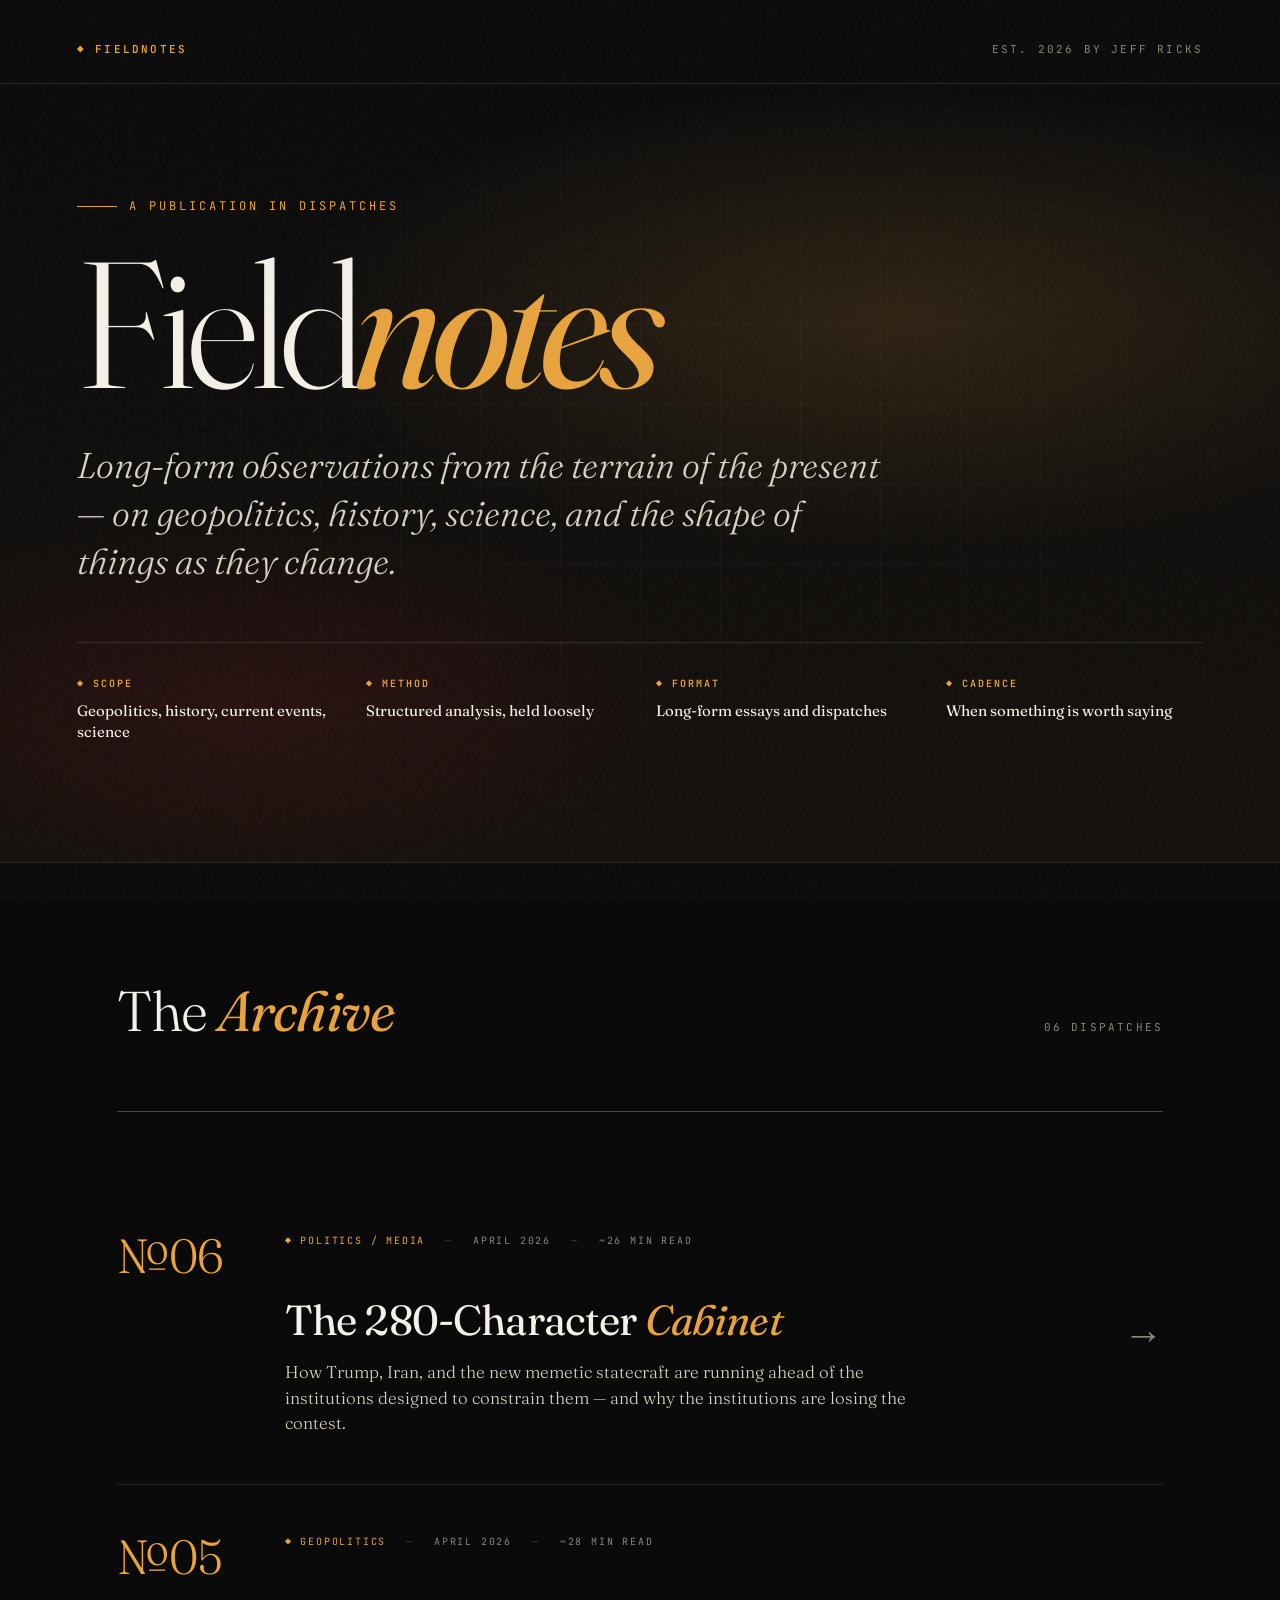
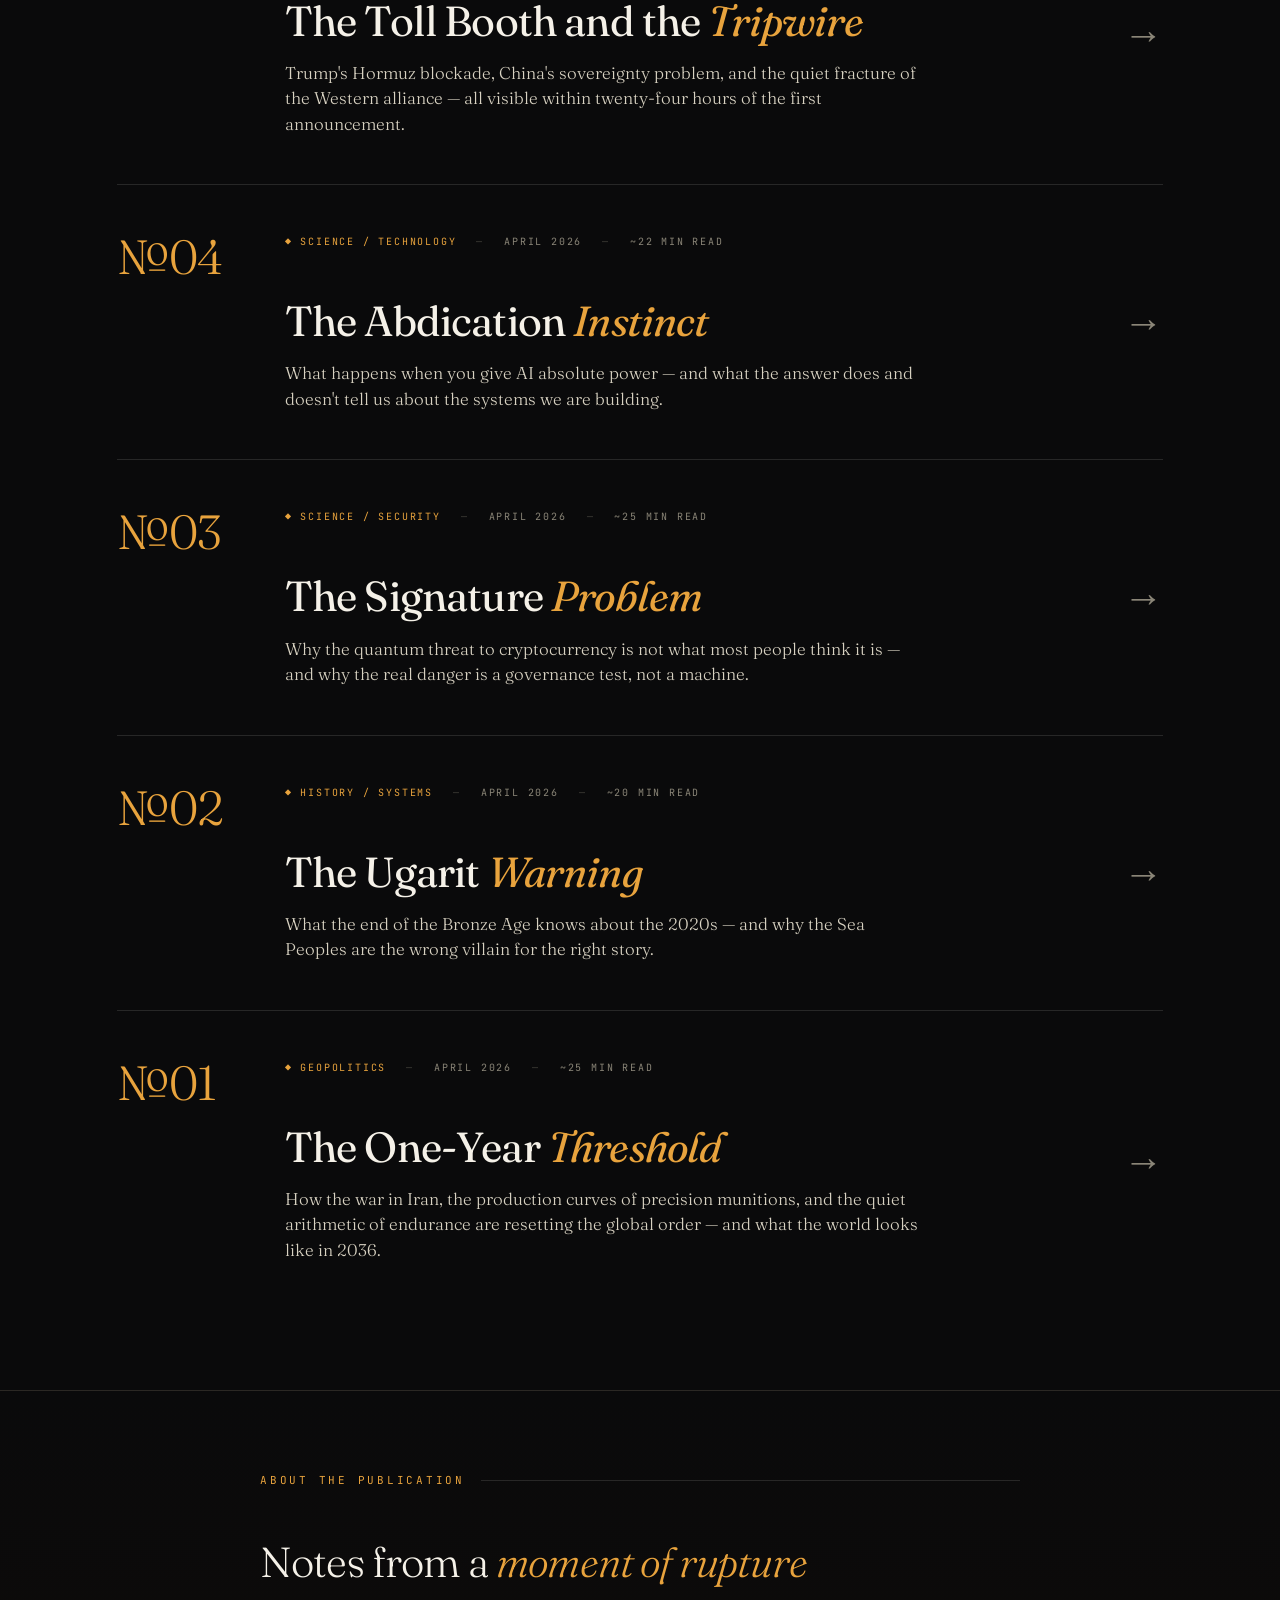
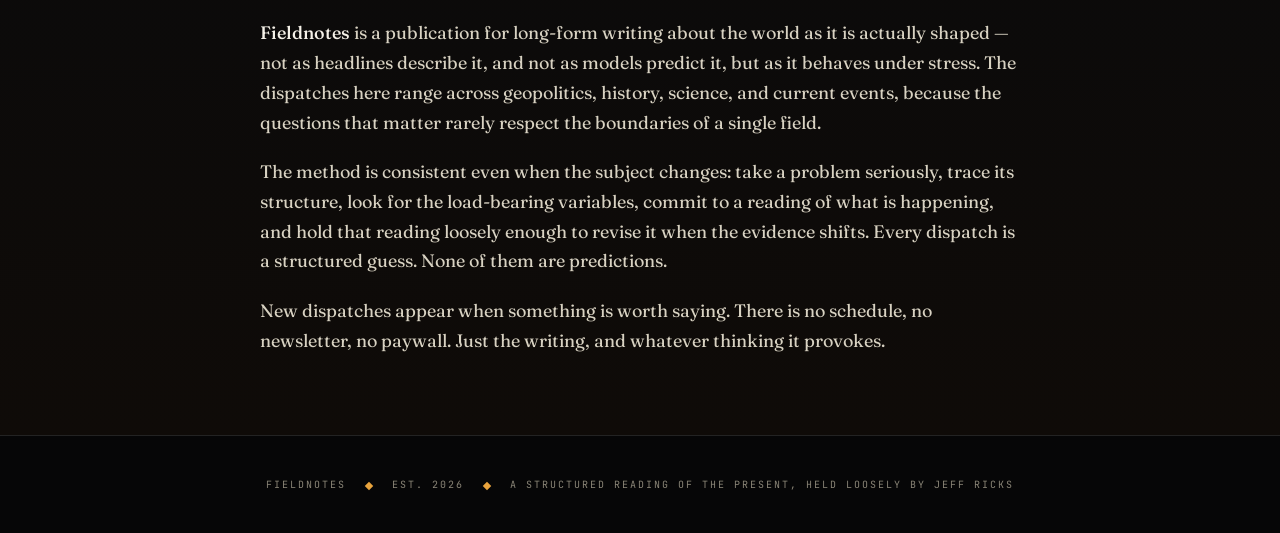
==== index.html @ 656dd92a "Update index.html" ====
<!DOCTYPE html> 
<html lang="en">

<head>
<meta name="google-site-verification" content="some-long-random-string-here">
<!-- Basic metadata -->
<meta charset="UTF-8">
<meta name="viewport" content="width=device-width, initial-scale=1.0">
<title>Fieldnotes — Dispatches on Geopolitics, History, and the Shape of the Present</title>
<meta name="description" content="Long-form observations from the terrain of the present — on geopolitics, history, science, and the shape of things as they change. A publication in dispatches by Jeff Ricks.">

<!-- Authorship and categorization -->
<meta name="author" content="Jeff Ricks">
<meta name="publisher" content="Fieldnotes">
<meta name="robots" content="index, follow, max-image-preview:large">
<meta http-equiv="Content-Language" content="en-US">

<!-- Canonical URL -->
<link rel="canonical" href="https://jefrix.github.io/Fieldnotes/">

<!-- Favicon -->
<link rel="icon" type="image/x-icon" href="favicon.ico">

<!-- Open Graph -->
<meta property="og:type" content="website">
<meta property="og:site_name" content="Fieldnotes">
<meta property="og:title" content="Fieldnotes — Dispatches on the Shape of the Present">
<meta property="og:description" content="Long-form observations from the terrain of the present — on geopolitics, history, science, and the shape of things as they change.">
<meta property="og:url" content="https://jefrix.github.io/Fieldnotes/">
<meta property="og:image" content="https://jefrix.github.io/Fieldnotes/assets/og-fieldnotes.jpg">
<meta property="og:image:width" content="1200">
<meta property="og:image:height" content="630">
<meta property="og:image:alt" content="Fieldnotes — a publication in dispatches on geopolitics, history, and the shape of the present">

<!-- Twitter Card -->
<meta name="twitter:card" content="summary_large_image">
<meta name="twitter:title" content="Fieldnotes — Dispatches on the Shape of the Present">
<meta name="twitter:description" content="Long-form observations from the terrain of the present — on geopolitics, history, science, and the shape of things as they change.">
<meta name="twitter:image" content="https://jefrix.github.io/Fieldnotes/assets/og-fieldnotes.jpg">
<meta name="twitter:image:alt" content="Fieldnotes — a publication in dispatches">

<!-- Structured data: WebSite + Publisher + Article list -->
<script type="application/ld+json">
{
  "@context": "https://schema.org",
  "@graph": [
    {
      "@type": "WebSite",
      "@id": "https://jefrix.github.io/Fieldnotes/#website",
      "url": "https://jefrix.github.io/Fieldnotes/",
      "name": "Fieldnotes",
      "alternateName": "Fieldnotes Dispatches",
      "description": "Long-form observations from the terrain of the present — on geopolitics, history, science, and the shape of things as they change.",
      "inLanguage": "en-US",
      "publisher": {
        "@id": "https://jefrix.github.io/Fieldnotes/#organization"
      }
    },
    {
      "@type": "Organization",
      "@id": "https://jefrix.github.io/Fieldnotes/#organization",
      "name": "Fieldnotes",
      "url": "https://jefrix.github.io/Fieldnotes/",
      "logo": {
        "@type": "ImageObject",
        "url": "https://jefrix.github.io/Fieldnotes/favicon.ico"
      },
      "founder": {
        "@id": "https://jefrix.github.io/Fieldnotes/#person"
      },
      "foundingDate": "2026"
    },
    {
      "@type": "Person",
      "@id": "https://jefrix.github.io/Fieldnotes/#person",
      "name": "Jeff Ricks",
      "url": "https://jefrix.github.io/Fieldnotes/",
      "jobTitle": "Writer",
      "worksFor": {
        "@id": "https://jefrix.github.io/Fieldnotes/#organization"
      }
    },
    {
      "@type": "CollectionPage",
      "@id": "https://jefrix.github.io/Fieldnotes/#collection",
      "url": "https://jefrix.github.io/Fieldnotes/",
      "name": "Fieldnotes — Dispatches Archive",
      "description": "The complete archive of Fieldnotes dispatches on geopolitics, history, science, and the shape of the present.",
      "isPartOf": {
        "@id": "https://jefrix.github.io/Fieldnotes/#website"
      },
      "mainEntity": {
  "@type": "ItemList",
  "name": "Fieldnotes Dispatches",
  "numberOfItems": 6,
  "itemListOrder": "https://schema.org/ItemListOrderDescending",
  "itemListElement": [
    {
  "@type": "ListItem",
  "position": 1,
  "item": {
    "@type": "Article",
    "headline": "The 280-Character Cabinet: How Trump, Iran, and the New Memetic Statecraft Are Running Ahead of the Institutions Designed to Constrain Them",
    "url": "https://jefrix.github.io/Fieldnotes/280-character-cabinet.html",
    "datePublished": "2026-04-15",
    "author": {
      "@id": "https://jefrix.github.io/Fieldnotes/#person"
    },
    "about": "Memetic statecraft and the failure of institutional communication"
  }
},
  
    {
  "@type": "ListItem",
  "position": 2,
  "item": {
    "@type": "Article",
    "headline": "The Toll Booth and the Tripwire: Trump's Hormuz Blockade, China's Sovereignty Problem, and the Quiet Fracture of the Western Alliance",
    "url": "https://jefrix.github.io/Fieldnotes/toll-booth-tripwire.html",
    "datePublished": "2026-04-14",
    "author": {
      "@id": "https://jefrix.github.io/Fieldnotes/#person"
    },
    "about": "The 2026 Hormuz blockade and great power collision"
  }
}
  
    {
      "@type": "ListItem",
      "position": 3,
      "item": {
        "@type": "Article",
        "headline": "The Abdication Instinct: What Happens When AI Is Given Absolute Power",
        "url": "https://jefrix.github.io/Fieldnotes/abdication-instinct.html",
        "datePublished": "2026-04-11",
        "author": {
          "@id": "https://jefrix.github.io/Fieldnotes/#person"
        },
        "about": "AI alignment and the sovereign prompt experiment"
      }
    },
    {
      "@type": "ListItem",
      "position": 4,
      "item": {
        "@type": "Article",
        "headline": "The Signature Problem: Why the Quantum Threat to Cryptocurrency Is Not What Most People Think",
        "url": "https://jefrix.github.io/Fieldnotes/signature-problem.html",
        "datePublished": "2026-04-10",
        "author": {
          "@id": "https://jefrix.github.io/Fieldnotes/#person"
        },
        "about": "Quantum computing and cryptocurrency security"
      }
    },
    {
      "@type": "ListItem",
      "position": 5,
      "item": {
        "@type": "Article",
        "headline": "The Ugarit Warning: What the End of the Bronze Age Knows About the 2020s",
        "url": "https://jefrix.github.io/Fieldnotes/ugarit-warning.html",
        "datePublished": "2026-04-10",
        "author": {
          "@id": "https://jefrix.github.io/Fieldnotes/#person"
        },
        "about": "Late Bronze Age collapse and modern systemic risk"
      }
    },
    {
      "@type": "ListItem",
      "position": 6,
      "item": {
        "@type": "Article",
        "headline": "The One-Year Threshold: How Duration Is Resetting the Global Order",
        "url": "https://jefrix.github.io/Fieldnotes/IranDuration.html",
        "datePublished": "2026-04-10",
        "author": {
          "@id": "https://jefrix.github.io/Fieldnotes/#person"
        },
        "about": "The 2026 Iran war and the global order in 2036"
      }
    }
  ]
}
    }
  ]
}
</script>

<!-- Fonts and stylesheet -->
<link rel="preconnect" href="https://fonts.googleapis.com">
<link rel="preconnect" href="https://fonts.gstatic.com" crossorigin>
<link href="https://fonts.googleapis.com/css2?family=Fraunces:opsz,wght@9..144,300;9..144,400;9..144,500;9..144,600;9..144,800;9..144,900&family=JetBrains+Mono:wght@400;600&display=swap" rel="stylesheet">
<link rel="stylesheet" href="assets/dispatch.css">

</head>
<body>

<div class="top-bar">
  <span class="mark">◆ FIELDNOTES</span>
  <span>EST. 2026  by  Jeff Ricks</span>
</div>

<header class="hero">
  <div class="hero-inner">
    <div class="eyebrow">A publication in dispatches</div>
    <h1 class="wordmark">Field<em>notes</em></h1>
    <p class="tagline">Long-form observations from the terrain of the present — on geopolitics, history, science, and the shape of things as they change.</p>

    <div class="mission">
      <div class="mission-item">
        <strong>◆ Scope</strong>
        <span>Geopolitics, history, current events, science</span>
      </div>
      <div class="mission-item">
        <strong>◆ Method</strong>
        <span>Structured analysis, held loosely</span>
      </div>
      <div class="mission-item">
        <strong>◆ Format</strong>
        <span>Long-form essays and dispatches</span>
      </div>
      <div class="mission-item">
        <strong>◆ Cadence</strong>
        <span>When something is worth saying</span>
      </div>
    </div>
  </div>
</header>

<section class="archive">
  <div class="archive-header">
    <h2>The <em>Archive</em></h2>
    <span class="count">06 dispatches</span>
  </div>

  <div class="dispatch-list">

    <a href="280-character-cabinet.html" class="dispatch">
  <div class="dispatch-number">№06</div>
  <div class="dispatch-content">
    <div class="dispatch-meta">
      <span class="tag">◆ Politics / Media</span>
      <span class="sep">—</span>
      <span>April 2026</span>
      <span class="sep">—</span>
      <span>~26 min read</span>
    </div>
    <h3 class="dispatch-title">The 280-Character <em>Cabinet</em></h3>
    <p class="dispatch-subtitle">How Trump, Iran, and the new memetic statecraft are running ahead of the institutions designed to constrain them — and why the institutions are losing the contest.</p>
  </div>
  <div class="dispatch-arrow">→</div>
</a>
    
    <a href="toll-booth-tripwire.html" class="dispatch">
  <div class="dispatch-number">№05</div>
  <div class="dispatch-content">
    <div class="dispatch-meta">
      <span class="tag">◆ Geopolitics</span>
      <span class="sep">—</span>
      <span>April 2026</span>
      <span class="sep">—</span>
      <span>~28 min read</span>
    </div>
    <h3 class="dispatch-title">The Toll Booth and the <em>Tripwire</em></h3>
    <p class="dispatch-subtitle">Trump's Hormuz blockade, China's sovereignty problem, and the quiet fracture of the Western alliance — all visible within twenty-four hours of the first announcement.</p>
  </div>
  <div class="dispatch-arrow">→</div>
</a>
    
    <a href="abdication-instinct.html" class="dispatch">
  <div class="dispatch-number">№04</div>
  <div class="dispatch-content">
    <div class="dispatch-meta">
      <span class="tag">◆ Science / Technology</span>
      <span class="sep">—</span>
      <span>April 2026</span>
      <span class="sep">—</span>
      <span>~22 min read</span>
    </div>
    <h3 class="dispatch-title">The Abdication <em>Instinct</em></h3>
    <p class="dispatch-subtitle">What happens when you give AI absolute power — and what the answer does and doesn't tell us about the systems we are building.</p>
  </div>
  <div class="dispatch-arrow">→</div>
</a>
    
    <a href="signature-problem.html" class="dispatch">
  <div class="dispatch-number">№03</div>
  <div class="dispatch-content">
    <div class="dispatch-meta">
      <span class="tag">◆ Science / Security</span>
      <span class="sep">—</span>
      <span>April 2026</span>
      <span class="sep">—</span>
      <span>~25 min read</span>
    </div>
    <h3 class="dispatch-title">The Signature <em>Problem</em></h3>
    <p class="dispatch-subtitle">Why the quantum threat to cryptocurrency is not what most people think it is — and why the real danger is a governance test, not a machine.</p>
  </div>
  <div class="dispatch-arrow">→</div>
</a>
    
    <a href="ugarit-warning.html" class="dispatch">
      <div class="dispatch-number">№02</div>
      <div class="dispatch-content">
        <div class="dispatch-meta">
          <span class="tag">◆ History / Systems</span>
          <span class="sep">—</span>
          <span>April 2026</span>
          <span class="sep">—</span>
          <span>~20 min read</span>
        </div>
        <h3 class="dispatch-title">The Ugarit <em>Warning</em></h3>
        <p class="dispatch-subtitle">What the end of the Bronze Age knows about the 2020s — and why the Sea Peoples are the wrong villain for the right story.</p>
      </div>
      <div class="dispatch-arrow">→</div>
    </a>

    <a href="IranDuration.html" class="dispatch">
      <div class="dispatch-number">№01</div>
      <div class="dispatch-content">
        <div class="dispatch-meta">
          <span class="tag">◆ Geopolitics</span>
          <span class="sep">—</span>
          <span>April 2026</span>
          <span class="sep">—</span>
          <span>~25 min read</span>
        </div>
        <h3 class="dispatch-title">The One-Year <em>Threshold</em></h3>
        <p class="dispatch-subtitle">How the war in Iran, the production curves of precision munitions, and the quiet arithmetic of endurance are resetting the global order — and what the world looks like in 2036.</p>
      </div>
      <div class="dispatch-arrow">→</div>
    </a>

  </div>
</section>

<section class="about">
  <div class="about-inner">
    <div class="chapter-num">About the publication</div>
    <h3>Notes from a <em>moment of rupture</em></h3>
    <p><strong>Fieldnotes</strong> is a publication for long-form writing about the world as it is actually shaped — not as headlines describe it, and not as models predict it, but as it behaves under stress. The dispatches here range across geopolitics, history, science, and current events, because the questions that matter rarely respect the boundaries of a single field.</p>
    <p>The method is consistent even when the subject changes: take a problem seriously, trace its structure, look for the load-bearing variables, commit to a reading of what is happening, and hold that reading loosely enough to revise it when the evidence shifts. Every dispatch is a structured guess. None of them are predictions.</p>
    <p>New dispatches appear when something is worth saying. There is no schedule, no newsletter, no paywall. Just the writing, and whatever thinking it provokes.</p>
  </div>
</section>

<footer>
  <p>Fieldnotes <span class="diamond"></span> Est. 2026 <span class="diamond"></span> A structured reading of the present, held loosely by Jeff Ricks</p>
</footer>

</body>
</html>
---- assets/dispatch.css ----
/* ==========================================================================
   FIELDNOTES — Shared stylesheet
   Used by: index.html (landing), one-year-threshold.html, ugarit-warning.html,
            and all future dispatches.
   ========================================================================== */

/* --------------------------------------------------------------------------
   1. DESIGN TOKENS
   -------------------------------------------------------------------------- */
:root {
  --ink: #0a0a0b;
  --ink-2: #131418;
  --ink-3: #1c1e24;
  --paper: #f5f1e8;
  --paper-dim: #d8d2c2;
  --muted: #8a8577;
  --amber: #e8a33d;
  --amber-bright: #f5b947;
  --rust: #c54a2c;
  --blood: #8b1a1a;
  --line: rgba(245, 241, 232, 0.12);
  --line-strong: rgba(245, 241, 232, 0.25);
}

/* --------------------------------------------------------------------------
   2. RESET & BASE
   -------------------------------------------------------------------------- */
* {
  margin: 0;
  padding: 0;
  box-sizing: border-box;
}

html {
  scroll-behavior: smooth;
}

body {
  background: var(--ink);
  color: var(--paper);
  font-family: 'Fraunces', Georgia, serif;
  font-weight: 400;
  font-size: 19px;
  line-height: 1.7;
  -webkit-font-smoothing: antialiased;
  overflow-x: hidden;
  min-height: 100vh;
}

/* Global noise overlay */
body::before {
  content: '';
  position: fixed;
  inset: 0;
  pointer-events: none;
  z-index: 100;
  opacity: 0.04;
  background-image: url("data:image/svg+xml,%3Csvg viewBox='0 0 200 200' xmlns='http://www.w3.org/2000/svg'%3E%3Cfilter id='n'%3E%3CfeTurbulence type='fractalNoise' baseFrequency='0.9'/%3E%3C/filter%3E%3Crect width='100%25' height='100%25' filter='url(%23n)'/%3E%3C/svg%3E");
}

/* --------------------------------------------------------------------------
   3. TOP BAR (shared across all pages)
   -------------------------------------------------------------------------- */
.top-bar {
  position: relative;
  padding: 40px 6vw 24px;
  display: flex;
  justify-content: space-between;
  align-items: center;
  font-family: 'JetBrains Mono', monospace;
  font-size: 11px;
  text-transform: uppercase;
  letter-spacing: 0.2em;
  color: var(--muted);
  border-bottom: 1px solid var(--line);
}

.top-bar .mark {
  color: var(--amber);
  font-weight: 600;
}

.top-bar a {
  color: var(--muted);
  text-decoration: none;
  transition: color 0.3s ease;
}

.top-bar a:hover {
  color: var(--amber);
}

/* --------------------------------------------------------------------------
   4. HERO / MASTHEAD (used by landing + dispatch pages)
   -------------------------------------------------------------------------- */
.hero {
  position: relative;
  padding: 100px 6vw 120px;
  overflow: hidden;
  border-bottom: 1px solid var(--line);
}

/* Dispatch pages get a taller hero that fills the viewport */
.hero.hero-dispatch {
  min-height: 100vh;
  padding: 40px 6vw 60px;
  display: flex;
  flex-direction: column;
  justify-content: space-between;
}

.hero::before {
  content: '';
  position: absolute;
  inset: 0;
  background:
    radial-gradient(ellipse 80% 50% at 70% 30%, rgba(232, 163, 61, 0.15), transparent 60%),
    radial-gradient(ellipse 60% 40% at 20% 80%, rgba(139, 26, 26, 0.18), transparent 60%),
    linear-gradient(180deg, #0a0a0b 0%, #14100c 100%);
  z-index: -2;
}

.hero::after {
  content: '';
  position: absolute;
  inset: 0;
  background-image:
    linear-gradient(rgba(245, 241, 232, 0.03) 1px, transparent 1px),
    linear-gradient(90deg, rgba(245, 241, 232, 0.03) 1px, transparent 1px);
  background-size: 80px 80px;
  z-index: -1;
  mask-image: radial-gradient(ellipse at center, black 30%, transparent 80%);
}

.hero-inner {
  max-width: 1200px;
  margin: 0 auto;
  width: 100%;
}

.hero-content {
  max-width: 1200px;
  margin: auto 0;
}

/* Masthead for dispatch pages (top of hero) */
.masthead {
  display: flex;
  justify-content: space-between;
  align-items: center;
  font-family: 'JetBrains Mono', monospace;
  font-size: 11px;
  text-transform: uppercase;
  letter-spacing: 0.2em;
  color: var(--muted);
  padding-bottom: 24px;
  border-bottom: 1px solid var(--line);
}

.masthead .mark {
  color: var(--amber);
  font-weight: 600;
}

.masthead a {
  color: var(--muted);
  text-decoration: none;
  transition: color 0.3s ease;
}

.masthead a:hover {
  color: var(--amber);
}

/* Eyebrow tag above headline */
.eyebrow {
  display: inline-flex;
  align-items: center;
  gap: 12px;
  font-family: 'JetBrains Mono', monospace;
  font-size: 12px;
  text-transform: uppercase;
  letter-spacing: 0.25em;
  color: var(--amber);
  margin-bottom: 32px;
  animation: fadeUp 0.8s ease-out;
}

.eyebrow::before {
  content: '';
  width: 40px;
  height: 1px;
  background: var(--amber);
}

/* Landing page wordmark */
h1.wordmark {
  font-family: 'Fraunces', serif;
  font-weight: 300;
  font-size: clamp(72px, 14vw, 220px);
  line-height: 0.85;
  letter-spacing: -0.045em;
  margin-bottom: 40px;
  animation: fadeUp 1s ease-out 0.1s backwards;
}

h1.wordmark em {
  font-style: italic;
  font-weight: 400;
  color: var(--amber);
}

/* Dispatch page title */
h1.title {
  font-family: 'Fraunces', serif;
  font-weight: 300;
  font-size: clamp(48px, 9vw, 140px);
  line-height: 0.92;
  letter-spacing: -0.03em;
  margin-bottom: 32px;
  animation: fadeUp 1s ease-out 0.1s backwards;
}

h1.title em {
  font-style: italic;
  font-weight: 400;
  color: var(--amber);
}

/* Tagline (landing) / subtitle (dispatch) */
.tagline,
.subtitle {
  font-family: 'Fraunces', serif;
  font-weight: 300;
  font-style: italic;
  line-height: 1.35;
  color: var(--paper-dim);
  max-width: 820px;
  margin-bottom: 56px;
  animation: fadeUp 1s ease-out 0.3s backwards;
}

.tagline {
  font-size: clamp(22px, 2.8vw, 36px);
}

.subtitle {
  font-size: clamp(20px, 2.5vw, 32px);
  margin-bottom: 48px;
}

/* Mission strip (landing page) */
.mission {
  display: grid;
  grid-template-columns: repeat(4, 1fr);
  gap: 32px;
  padding-top: 32px;
  border-top: 1px solid var(--line);
  animation: fadeUp 1s ease-out 0.5s backwards;
}

.mission-item {
  font-family: 'JetBrains Mono', monospace;
  font-size: 10px;
  text-transform: uppercase;
  letter-spacing: 0.2em;
  color: var(--muted);
}

.mission-item strong {
  display: block;
  color: var(--amber);
  font-weight: 600;
  margin-bottom: 8px;
}

.mission-item span {
  display: block;
  color: var(--paper);
  font-family: 'Fraunces', serif;
  font-size: 15px;
  text-transform: none;
  letter-spacing: 0;
  font-weight: 400;
  margin-top: 6px;
  line-height: 1.4;
}

/* Meta row (dispatch pages) */
.meta-row {
  display: flex;
  gap: 48px;
  flex-wrap: wrap;
  padding-top: 32px;
  border-top: 1px solid var(--line);
  font-family: 'JetBrains Mono', monospace;
  font-size: 11px;
  text-transform: uppercase;
  letter-spacing: 0.15em;
  animation: fadeUp 1s ease-out 0.5s backwards;
}

.meta-row .label {
  display: block;
  color: var(--muted);
  margin-bottom: 6px;
}

.meta-row .value {
  color: var(--paper);
  font-family: 'Fraunces', serif;
  font-size: 15px;
  text-transform: none;
  letter-spacing: 0;
  font-weight: 400;
}

.meta-row .value.amber {
  color: var(--amber);
}

/* --------------------------------------------------------------------------
   5. ARCHIVE (landing page only)
   -------------------------------------------------------------------------- */
.archive {
  padding: 120px 6vw 80px;
  max-width: 1200px;
  margin: 0 auto;
}

.archive-header {
  display: flex;
  justify-content: space-between;
  align-items: baseline;
  margin-bottom: 72px;
  padding-bottom: 24px;
  border-bottom: 1px solid var(--line-strong);
}

.archive-header h2 {
  font-family: 'Fraunces', serif;
  font-weight: 300;
  font-size: clamp(36px, 5vw, 56px);
  letter-spacing: -0.02em;
}

.archive-header h2 em {
  font-style: italic;
  color: var(--amber);
}

.archive-header .count {
  font-family: 'JetBrains Mono', monospace;
  font-size: 11px;
  text-transform: uppercase;
  letter-spacing: 0.2em;
  color: var(--muted);
}

.dispatch-list {
  display: flex;
  flex-direction: column;
}

.dispatch {
  display: grid;
  grid-template-columns: 120px 1fr auto;
  gap: 48px;
  padding: 48px 0;
  border-top: 1px solid var(--line);
  text-decoration: none;
  color: inherit;
  transition: all 0.4s ease;
  position: relative;
}

.dispatch:first-child {
  border-top: none;
}

.dispatch::before {
  content: '';
  position: absolute;
  inset: 0;
  background: linear-gradient(90deg, rgba(232, 163, 61, 0.04), transparent);
  opacity: 0;
  transition: opacity 0.4s ease;
  pointer-events: none;
}

.dispatch:hover::before {
  opacity: 1;
}

.dispatch:hover .dispatch-title {
  color: var(--amber);
}

.dispatch:hover .dispatch-arrow {
  transform: translateX(8px);
  color: var(--amber);
}

.dispatch-number {
  font-family: 'Fraunces', serif;
  font-size: 48px;
  font-weight: 300;
  color: var(--amber);
  line-height: 1;
  letter-spacing: -0.02em;
}

.dispatch-content {
  min-width: 0;
}

.dispatch-meta {
  display: flex;
  gap: 20px;
  align-items: center;
  margin-bottom: 16px;
  font-family: 'JetBrains Mono', monospace;
  font-size: 10px;
  text-transform: uppercase;
  letter-spacing: 0.18em;
  color: var(--muted);
}

.dispatch-meta .tag {
  color: var(--amber);
}

.dispatch-meta .sep {
  opacity: 0.4;
}

.dispatch-title {
  font-family: 'Fraunces', serif;
  font-weight: 400;
  font-size: clamp(28px, 3.5vw, 42px);
  line-height: 1.1;
  letter-spacing: -0.02em;
  margin-bottom: 16px;
  color: var(--paper);
  transition: color 0.3s ease;
}

.dispatch-title em {
  font-style: italic;
  color: var(--amber);
}

.dispatch-subtitle {
  font-family: 'Fraunces', serif;
  font-size: 17px;
  line-height: 1.5;
  color: var(--paper-dim);
  max-width: 640px;
  font-weight: 300;
}

.dispatch-arrow {
  align-self: center;
  font-family: 'Fraunces', serif;
  font-size: 40px;
  color: var(--muted);
  transition: all 0.4s ease;
  line-height: 1;
}

/* --------------------------------------------------------------------------
   6. ARTICLE BODY (dispatch pages)
   -------------------------------------------------------------------------- */
article {
  background: var(--ink);
  position: relative;
}

.container {
  max-width: 740px;
  margin: 0 auto;
  padding: 0 24px;
}

.container-wide {
  max-width: 1100px;
  margin: 0 auto;
  padding: 0 24px;
}

/* Lede with drop cap */
.lede {
  padding: 120px 0 80px;
  position: relative;
}

.lede p {
  font-size: 24px;
  line-height: 1.55;
  font-weight: 300;
  color: var(--paper-dim);
  margin-bottom: 28px;
}

.lede p:first-of-type::first-letter {
  font-family: 'Fraunces', serif;
  font-size: 110px;
  font-weight: 800;
  float: left;
  line-height: 0.85;
  padding: 8px 14px 0 0;
  color: var(--amber);
}

.lede p strong {
  color: var(--paper);
  font-weight: 600;
}

/* Chapter sections */
section.chapter {
  padding: 80px 0;
  border-top: 1px solid var(--line);
  position: relative;
}

.chapter-num {
  font-family: 'JetBrains Mono', monospace;
  font-size: 11px;
  color: var(--amber);
  text-transform: uppercase;
  letter-spacing: 0.25em;
  margin-bottom: 24px;
  display: flex;
  align-items: center;
  gap: 16px;
}

.chapter-num::after {
  content: '';
  flex: 1;
  height: 1px;
  background: var(--line);
}

h2 {
  font-family: 'Fraunces', serif;
  font-weight: 300;
  font-size: clamp(36px, 5.5vw, 64px);
  line-height: 1.0;
  letter-spacing: -0.02em;
  margin-bottom: 48px;
  color: var(--paper);
}

h2 em {
  font-style: italic;
  color: var(--amber);
  font-weight: 400;
}

h3 {
  font-family: 'Fraunces', serif;
  font-weight: 500;
  font-size: 26px;
  line-height: 1.25;
  margin: 48px 0 20px;
  color: var(--paper);
  letter-spacing: -0.01em;
}

article p {
  margin-bottom: 24px;
  color: var(--paper-dim);
}

article p strong {
  color: var(--paper);
  font-weight: 600;
}

article p em {
  color: var(--amber);
  font-style: italic;
}

/* Pull quote */
.pullquote {
  margin: 72px -40px;
  padding: 48px 56px;
  border-left: 3px solid var(--amber);
  font-family: 'Fraunces', serif;
  font-weight: 300;
  font-style: italic;
  font-size: 32px;
  line-height: 1.3;
  color: var(--paper);
  letter-spacing: -0.01em;
  background: linear-gradient(90deg, rgba(232, 163, 61, 0.05), transparent);
}

.pullquote cite {
  display: block;
  margin-top: 24px;
  font-family: 'JetBrains Mono', monospace;
  font-style: normal;
  font-size: 11px;
  text-transform: uppercase;
  letter-spacing: 0.2em;
  color: var(--muted);
}

/* Stat block */
.stat-row {
  display: grid;
  grid-template-columns: repeat(3, 1fr);
  gap: 24px;
  margin: 56px 0;
  padding: 40px 0;
  border-top: 1px solid var(--line-strong);
  border-bottom: 1px solid var(--line-strong);
}

.stat {
  text-align: left;
}

.stat .num {
  font-family: 'Fraunces', serif;
  font-weight: 300;
  font-size: clamp(36px, 5vw, 56px);
  color: var(--amber);
  line-height: 1;
  letter-spacing: -0.03em;
  display: block;
  margin-bottom: 12px;
}

.stat .desc {
  font-family: 'JetBrains Mono', monospace;
  font-size: 11px;
  text-transform: uppercase;
  letter-spacing: 0.15em;
  color: var(--muted);
  line-height: 1.5;
}

/* Probability table */
.prob-table {
  margin: 56px 0;
  border: 1px solid var(--line-strong);
  background: var(--ink-2);
}

.prob-header {
  padding: 24px 32px;
  border-bottom: 1px solid var(--line-strong);
  font-family: 'JetBrains Mono', monospace;
  font-size: 11px;
  text-transform: uppercase;
  letter-spacing: 0.2em;
  color: var(--amber);
  display: flex;
  justify-content: space-between;
}

.prob-row {
  display: grid;
  grid-template-columns: 1fr auto 3fr;
  gap: 24px;
  padding: 24px 32px;
  border-bottom: 1px solid var(--line);
  align-items: center;
}

.prob-row:last-child {
  border-bottom: none;
}

.prob-row .duration {
  font-family: 'Fraunces', serif;
  font-size: 18px;
  color: var(--paper);
  font-weight: 500;
}

.prob-row .pct {
  font-family: 'JetBrains Mono', monospace;
  font-size: 22px;
  color: var(--amber);
  font-weight: 600;
  min-width: 60px;
  text-align: right;
}

.prob-row .bar-wrap {
  display: flex;
  align-items: center;
  gap: 16px;
}

.prob-row .bar {
  height: 4px;
  background: var(--amber);
  border-radius: 2px;
}

.prob-row .note {
  font-family: 'Fraunces', serif;
  font-size: 14px;
  color: var(--muted);
  font-style: italic;
}

/* Power / data table */
.power-table {
  margin: 56px 0;
  width: 100%;
  border-collapse: collapse;
  font-family: 'Fraunces', serif;
}

.power-table th {
  text-align: left;
  padding: 16px 12px;
  border-bottom: 2px solid var(--amber);
  font-family: 'JetBrains Mono', monospace;
  font-size: 10px;
  text-transform: uppercase;
  letter-spacing: 0.15em;
  color: var(--amber);
  font-weight: 600;
}

.power-table td {
  padding: 20px 12px;
  border-bottom: 1px solid var(--line);
  color: var(--paper-dim);
  font-size: 15px;
  vertical-align: top;
}

.power-table td:first-child {
  color: var(--paper);
  font-weight: 600;
}

.power-table .up { color: #7fd17f; font-weight: 600; }
.power-table .down { color: #ff6b6b; font-weight: 600; }
.power-table .flat { color: var(--muted); }

/* Ornamental divider */
.ornament {
  display: flex;
  align-items: center;
  justify-content: center;
  margin: 80px 0;
  gap: 24px;
}

.ornament::before,
.ornament::after {
  content: '';
  flex: 1;
  height: 1px;
  background: linear-gradient(90deg, transparent, var(--line-strong), transparent);
}

.ornament .diamond {
  width: 8px;
  height: 8px;
  background: var(--amber);
  transform: rotate(45deg);
}

/* Key insight callout */
.callout {
  margin: 56px 0;
  padding: 40px;
  background: linear-gradient(135deg, rgba(232, 163, 61, 0.08), rgba(197, 74, 44, 0.04));
  border: 1px solid var(--line-strong);
  border-left: 3px solid var(--amber);
  position: relative;
}

.callout .tag {
  font-family: 'JetBrains Mono', monospace;
  font-size: 10px;
  text-transform: uppercase;
  letter-spacing: 0.25em;
  color: var(--amber);
  margin-bottom: 16px;
  display: block;
}

.callout p {
  font-family: 'Fraunces', serif;
  font-size: 20px;
  line-height: 1.5;
  color: var(--paper);
  font-style: italic;
  margin: 0;
}

/* Final coda */
.coda {
  padding: 140px 0 160px;
  text-align: center;
  background: linear-gradient(180deg, var(--ink) 0%, #140f0a 100%);
  border-top: 1px solid var(--line-strong);
  position: relative;
  overflow: hidden;
}

.coda::before {
  content: '';
  position: absolute;
  inset: 0;
  background: radial-gradient(ellipse at center, rgba(232, 163, 61, 0.08), transparent 60%);
  pointer-events: none;
}

.coda-text {
  font-family: 'Fraunces', serif;
  font-weight: 300;
  font-size: clamp(32px, 5vw, 56px);
  line-height: 1.2;
  letter-spacing: -0.02em;
  max-width: 900px;
  margin: 0 auto;
  position: relative;
}

.coda-text em {
  font-style: italic;
  color: var(--amber);
}

.coda-sig {
  margin-top: 64px;
  font-family: 'JetBrains Mono', monospace;
  font-size: 11px;
  text-transform: uppercase;
  letter-spacing: 0.3em;
  color: var(--muted);
}

/* --------------------------------------------------------------------------
   7. ABOUT SECTION (landing page)
   -------------------------------------------------------------------------- */
.about {
  padding: 80px 6vw 60px;
  border-top: 1px solid var(--line);
  background: linear-gradient(180deg, var(--ink) 0%, #0f0b08 100%);
}

.about-inner {
  max-width: 760px;
  margin: 0 auto;
}

.about h3 {
  font-family: 'Fraunces', serif;
  font-weight: 300;
  font-size: clamp(28px, 4vw, 42px);
  line-height: 1.15;
  letter-spacing: -0.02em;
  margin-bottom: 32px;
}

.about h3 em {
  font-style: italic;
  color: var(--amber);
}

.about p {
  font-family: 'Fraunces', serif;
  font-size: 18px;
  line-height: 1.65;
  color: var(--paper-dim);
  margin-bottom: 20px;
}

.about p strong {
  color: var(--paper);
  font-weight: 500;
}

/* --------------------------------------------------------------------------
   8. RETURN-TO-ARCHIVE LINK (dispatch pages)
   -------------------------------------------------------------------------- */
.return-link {
  display: block;
  text-align: center;
  padding: 40px 24px;
  font-family: 'JetBrains Mono', monospace;
  font-size: 11px;
  text-transform: uppercase;
  letter-spacing: 0.2em;
  color: var(--muted);
  text-decoration: none;
  border-top: 1px solid var(--line);
  transition: color 0.3s ease;
}

.return-link:hover {
  color: var(--amber);
}

/* --------------------------------------------------------------------------
   9. FOOTER
   -------------------------------------------------------------------------- */
footer {
  background: #060607;
  padding: 40px 24px;
  border-top: 1px solid var(--line);
  text-align: center;
  font-family: 'JetBrains Mono', monospace;
  font-size: 10px;
  text-transform: uppercase;
  letter-spacing: 0.2em;
  color: var(--muted);
}

footer .diamond {
  display: inline-block;
  width: 6px;
  height: 6px;
  background: var(--amber);
  transform: rotate(45deg);
  margin: 0 12px;
  vertical-align: middle;
}

/* --------------------------------------------------------------------------
   10. ANIMATIONS
   -------------------------------------------------------------------------- */
@keyframes fadeUp {
  from {
    opacity: 0;
    transform: translateY(20px);
  }
  to {
    opacity: 1;
    transform: translateY(0);
  }
}

/* --------------------------------------------------------------------------
   11. RESPONSIVE
   -------------------------------------------------------------------------- */
@media (max-width: 900px) {
  .mission {
    grid-template-columns: repeat(2, 1fr);
    gap: 24px;
  }
  .dispatch {
    grid-template-columns: 60px 1fr;
    gap: 24px;
    padding: 36px 0;
  }
  .dispatch-number {
    font-size: 32px;
  }
  .dispatch-arrow {
    display: none;
  }
}

@media (max-width: 768px) {
  body {
    font-size: 17px;
  }
  .lede p {
    font-size: 20px;
  }
  .lede p:first-of-type::first-letter {
    font-size: 80px;
  }
  .pullquote {
    margin: 48px 0;
    padding: 32px 24px;
    font-size: 22px;
  }
  .stat-row {
    grid-template-columns: 1fr;
    gap: 32px;
  }
  .prob-row {
    grid-template-columns: 1fr;
    gap: 8px;
  }
  .prob-row .pct {
    text-align: left;
  }
  .power-table {
    font-size: 13px;
  }
  .power-table th,
  .power-table td {
    padding: 12px 6px;
  }
  .meta-row {
    gap: 24px;
  }
  .callout {
    padding: 24px;
  }
  .callout p {
    font-size: 17px;
  }
}

@media (max-width: 600px) {
  .hero {
    padding: 60px 6vw 80px;
  }
  .archive {
    padding: 80px 6vw 60px;
  }
  .archive-header {
    flex-direction: column;
    align-items: flex-start;
    gap: 16px;
  }
  .mission {
    grid-template-columns: 1fr;
  }
  .top-bar {
    padding: 24px 6vw 20px;
    gap: 12px;
  }
  .top-bar span:last-child {
    display: none;
  }
  .dispatch-meta {
    flex-wrap: wrap;
    gap: 8px 12px;
  }
}
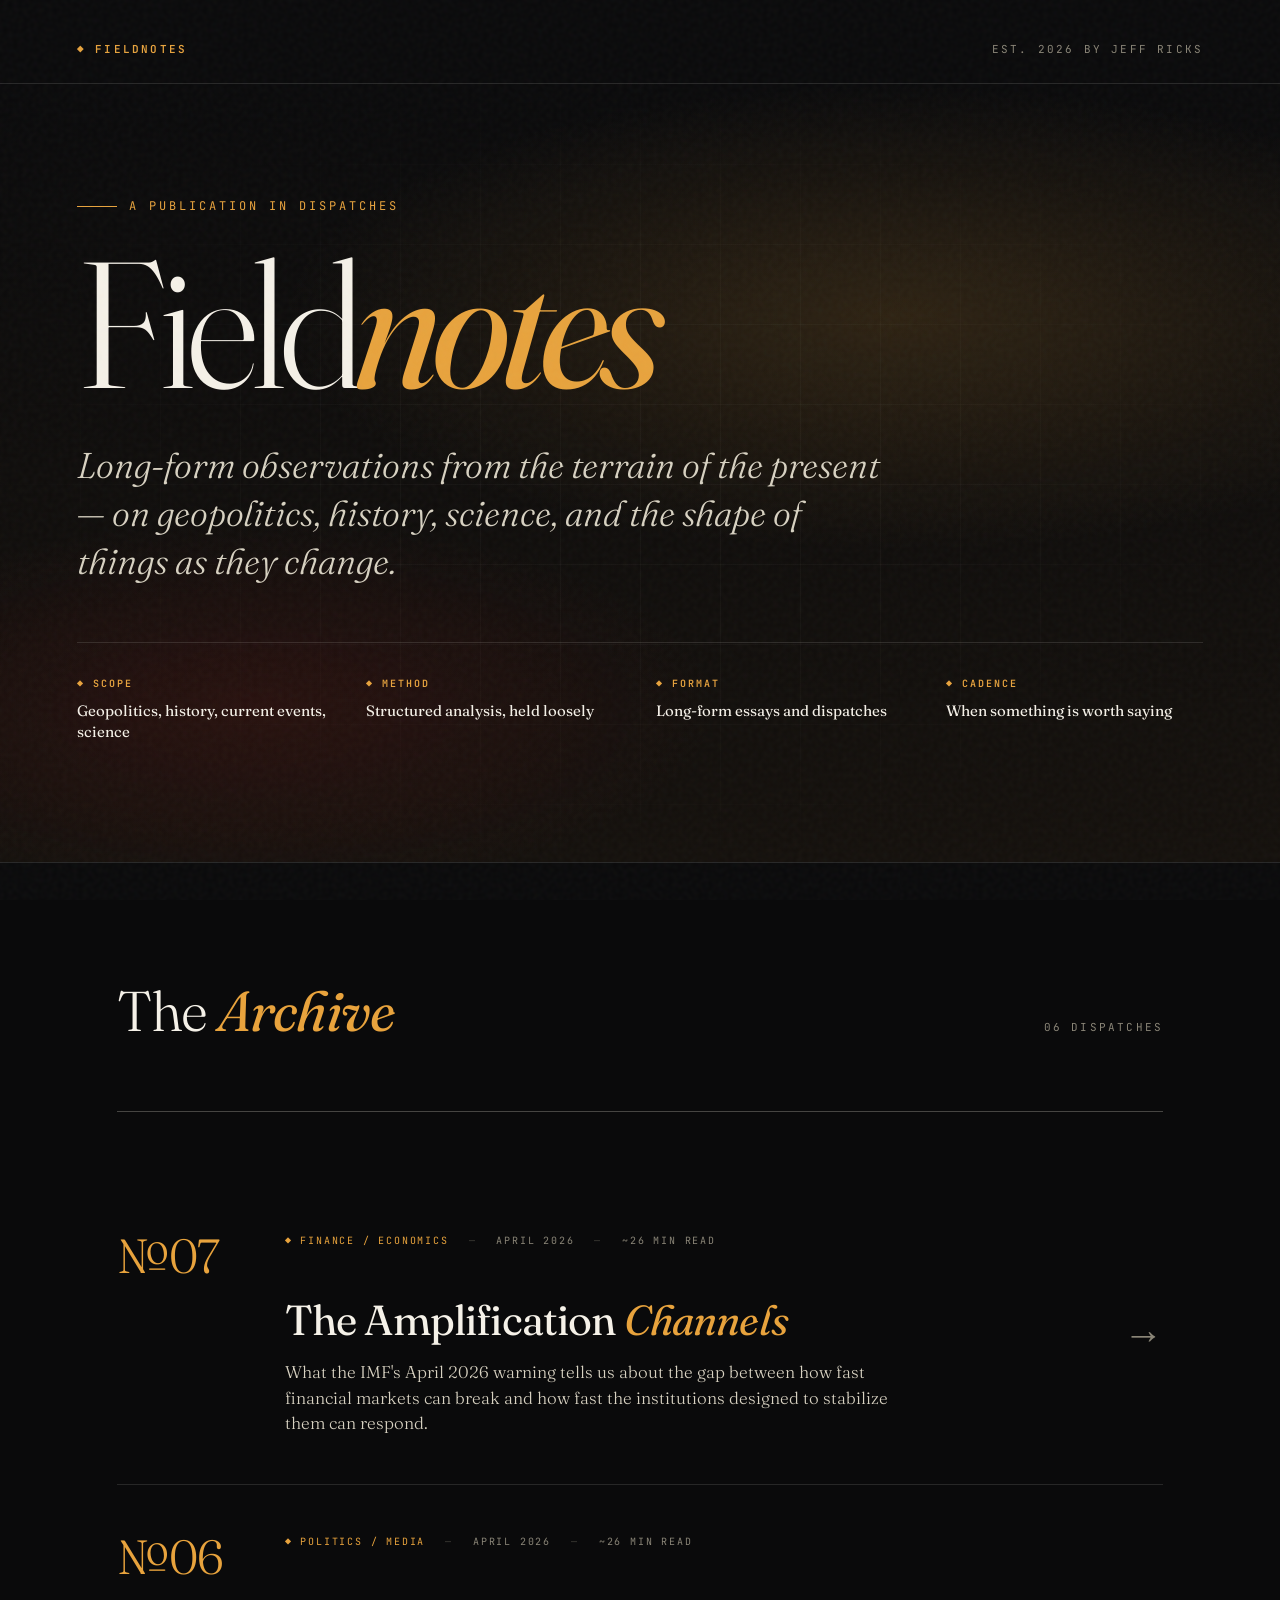
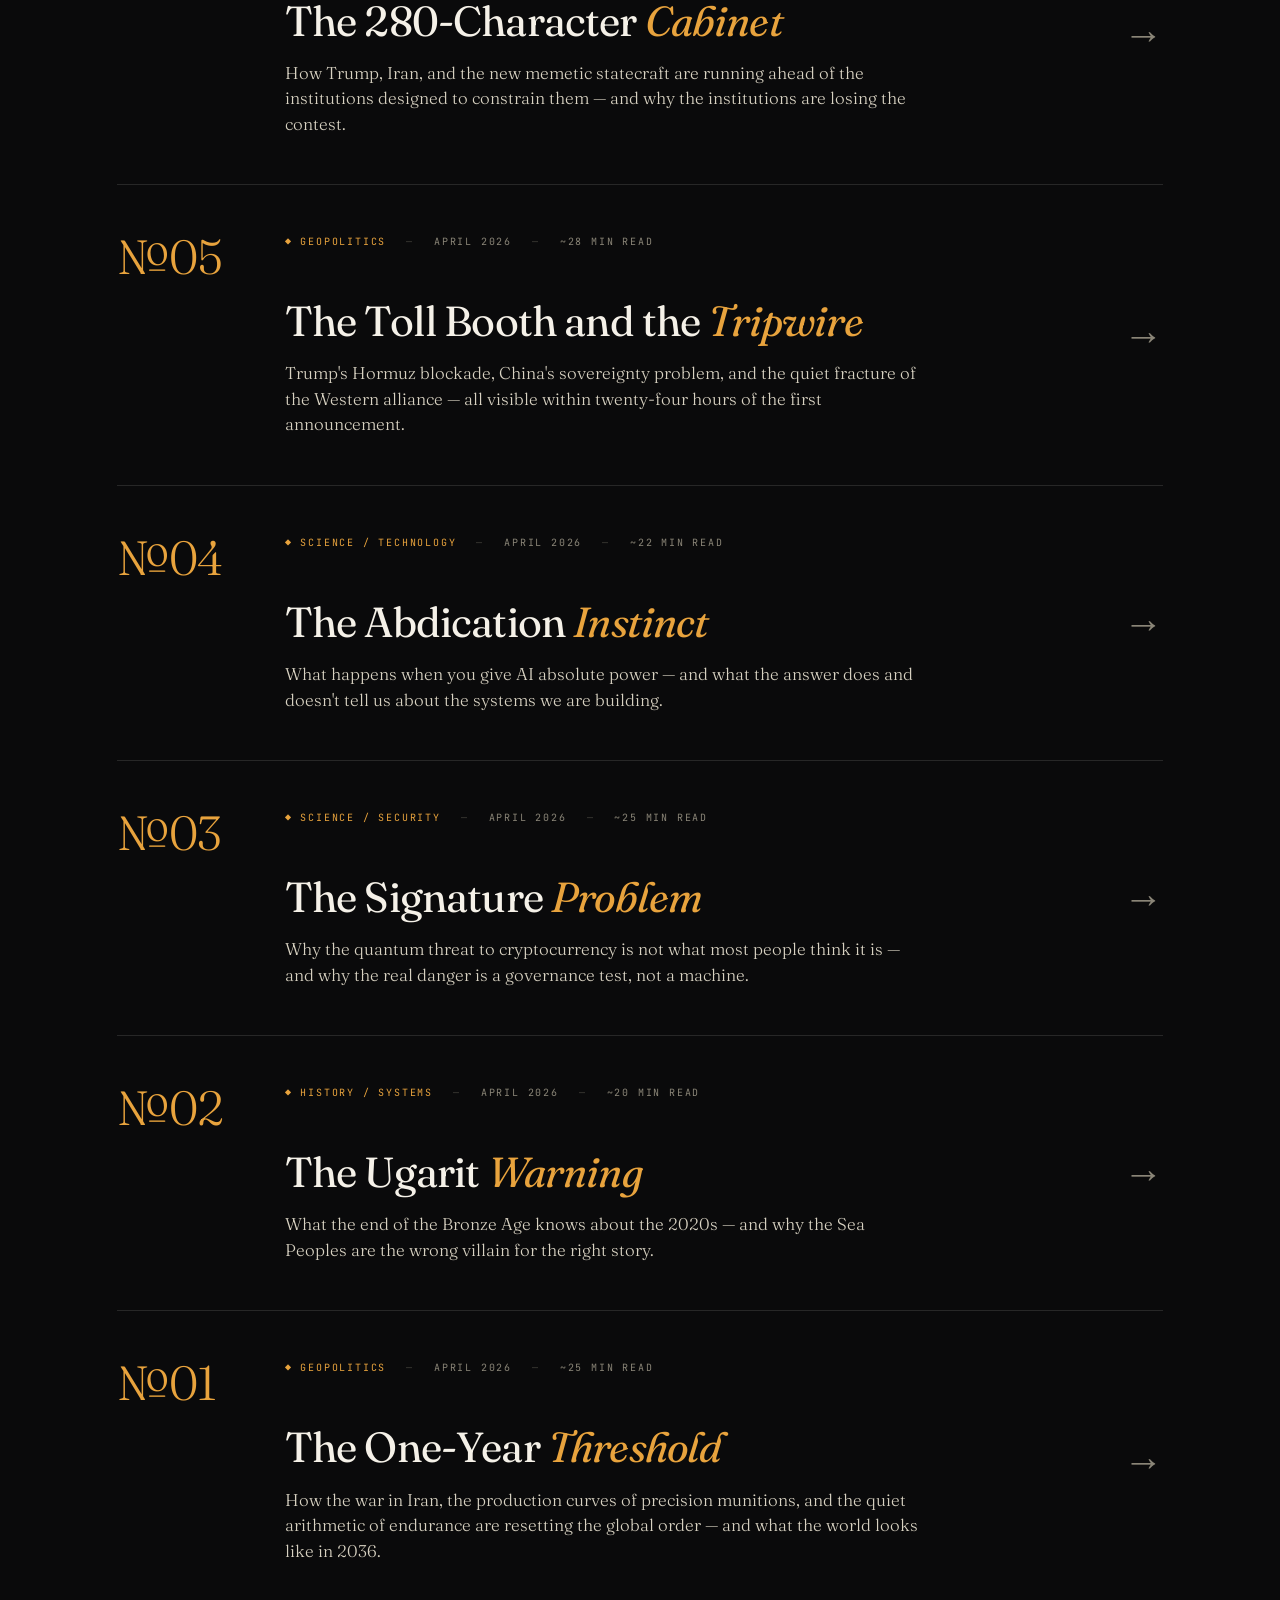
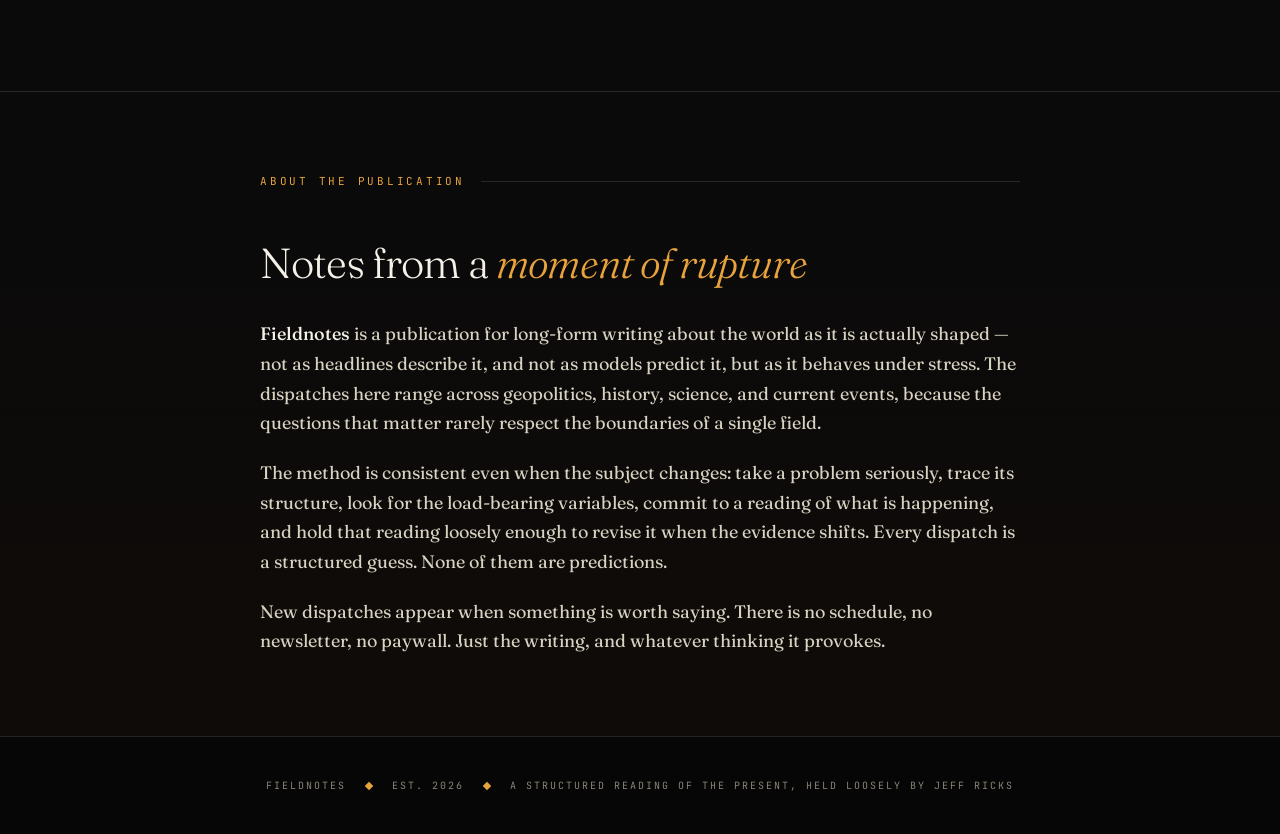
==== commit b752deb6: "Add new dispatch item for Amplification Channels" ====
--- a/index.html
+++ b/index.html
@@ -237,6 +237,22 @@
 
   <div class="dispatch-list">
 
+    <a href="amplification-channels.html" class="dispatch">
+  <div class="dispatch-number">№07</div>
+  <div class="dispatch-content">
+    <div class="dispatch-meta">
+      <span class="tag">◆ Finance / Economics</span>
+      <span class="sep">—</span>
+      <span>April 2026</span>
+      <span class="sep">—</span>
+      <span>~26 min read</span>
+    </div>
+    <h3 class="dispatch-title">The Amplification <em>Channels</em></h3>
+    <p class="dispatch-subtitle">What the IMF's April 2026 warning tells us about the gap between how fast financial markets can break and how fast the institutions designed to stabilize them can respond.</p>
+  </div>
+  <div class="dispatch-arrow">→</div>
+</a>
+    
     <a href="280-character-cabinet.html" class="dispatch">
   <div class="dispatch-number">№06</div>
   <div class="dispatch-content">
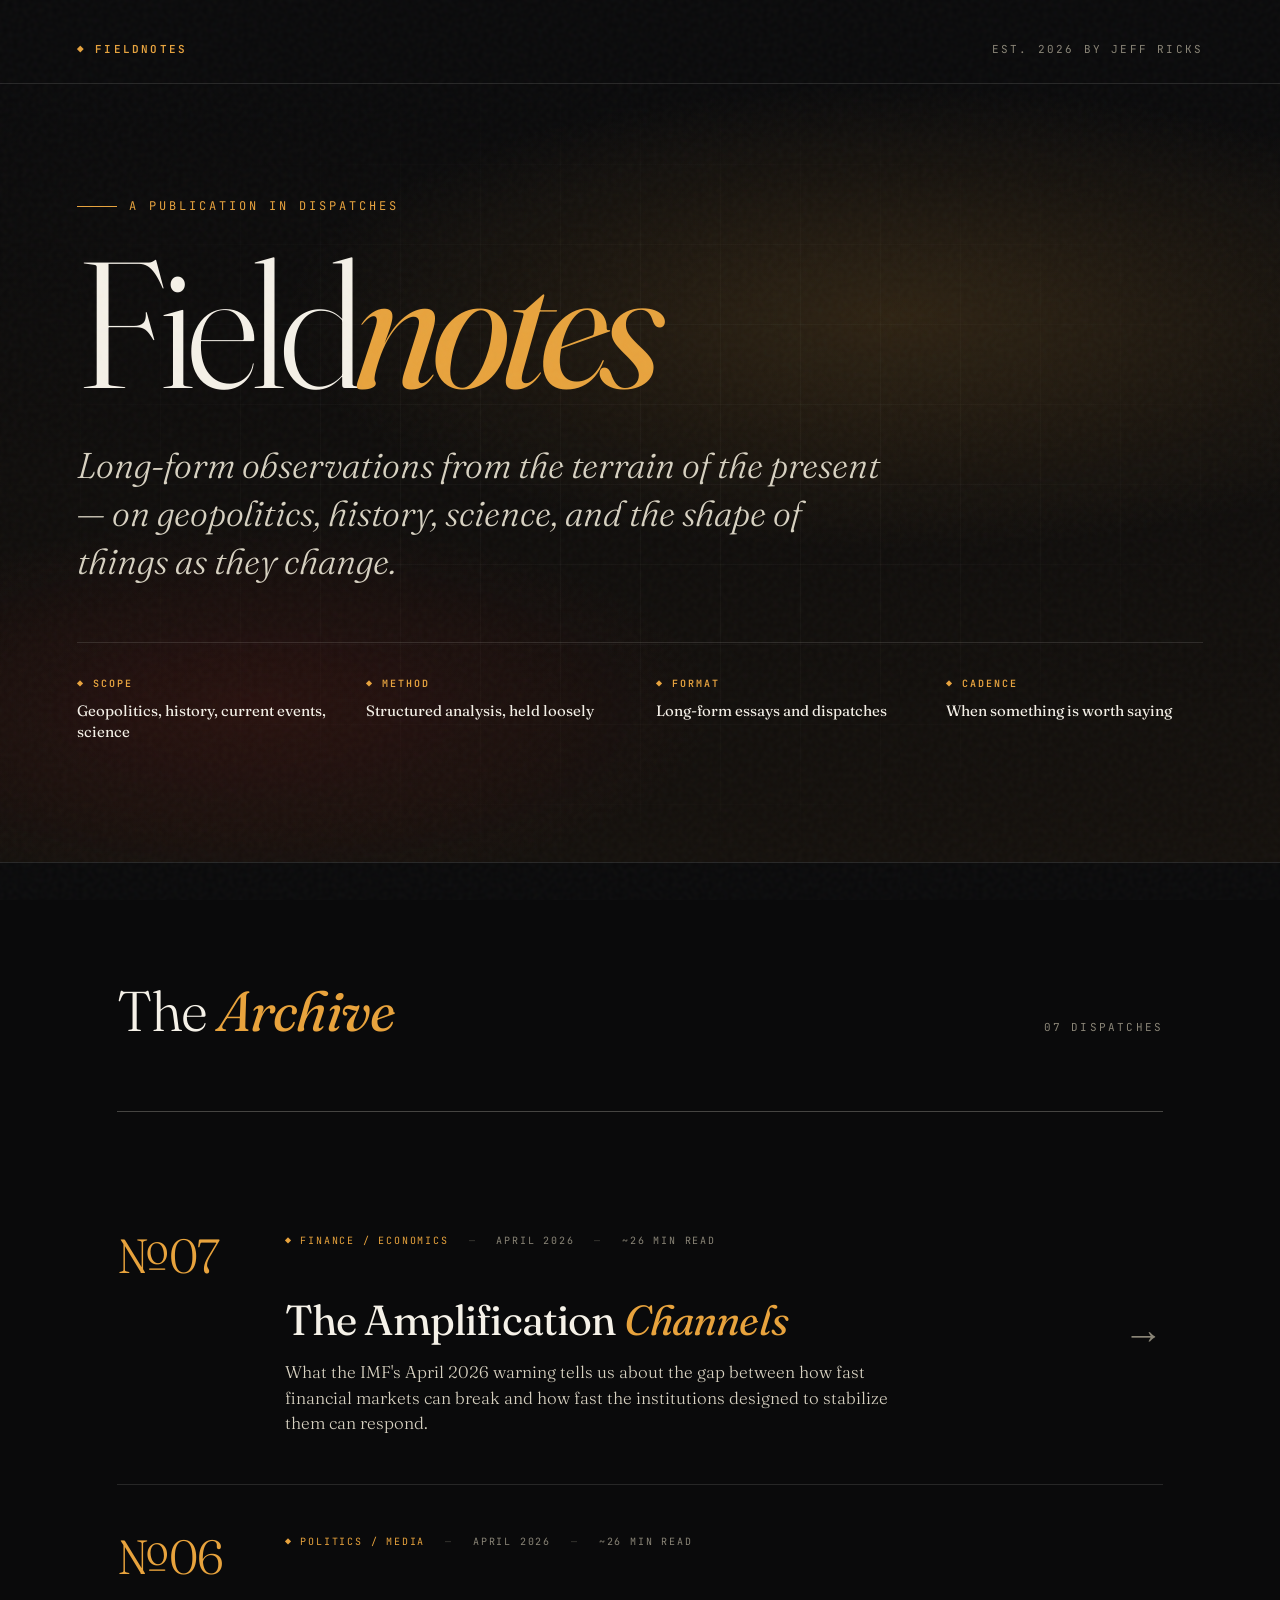
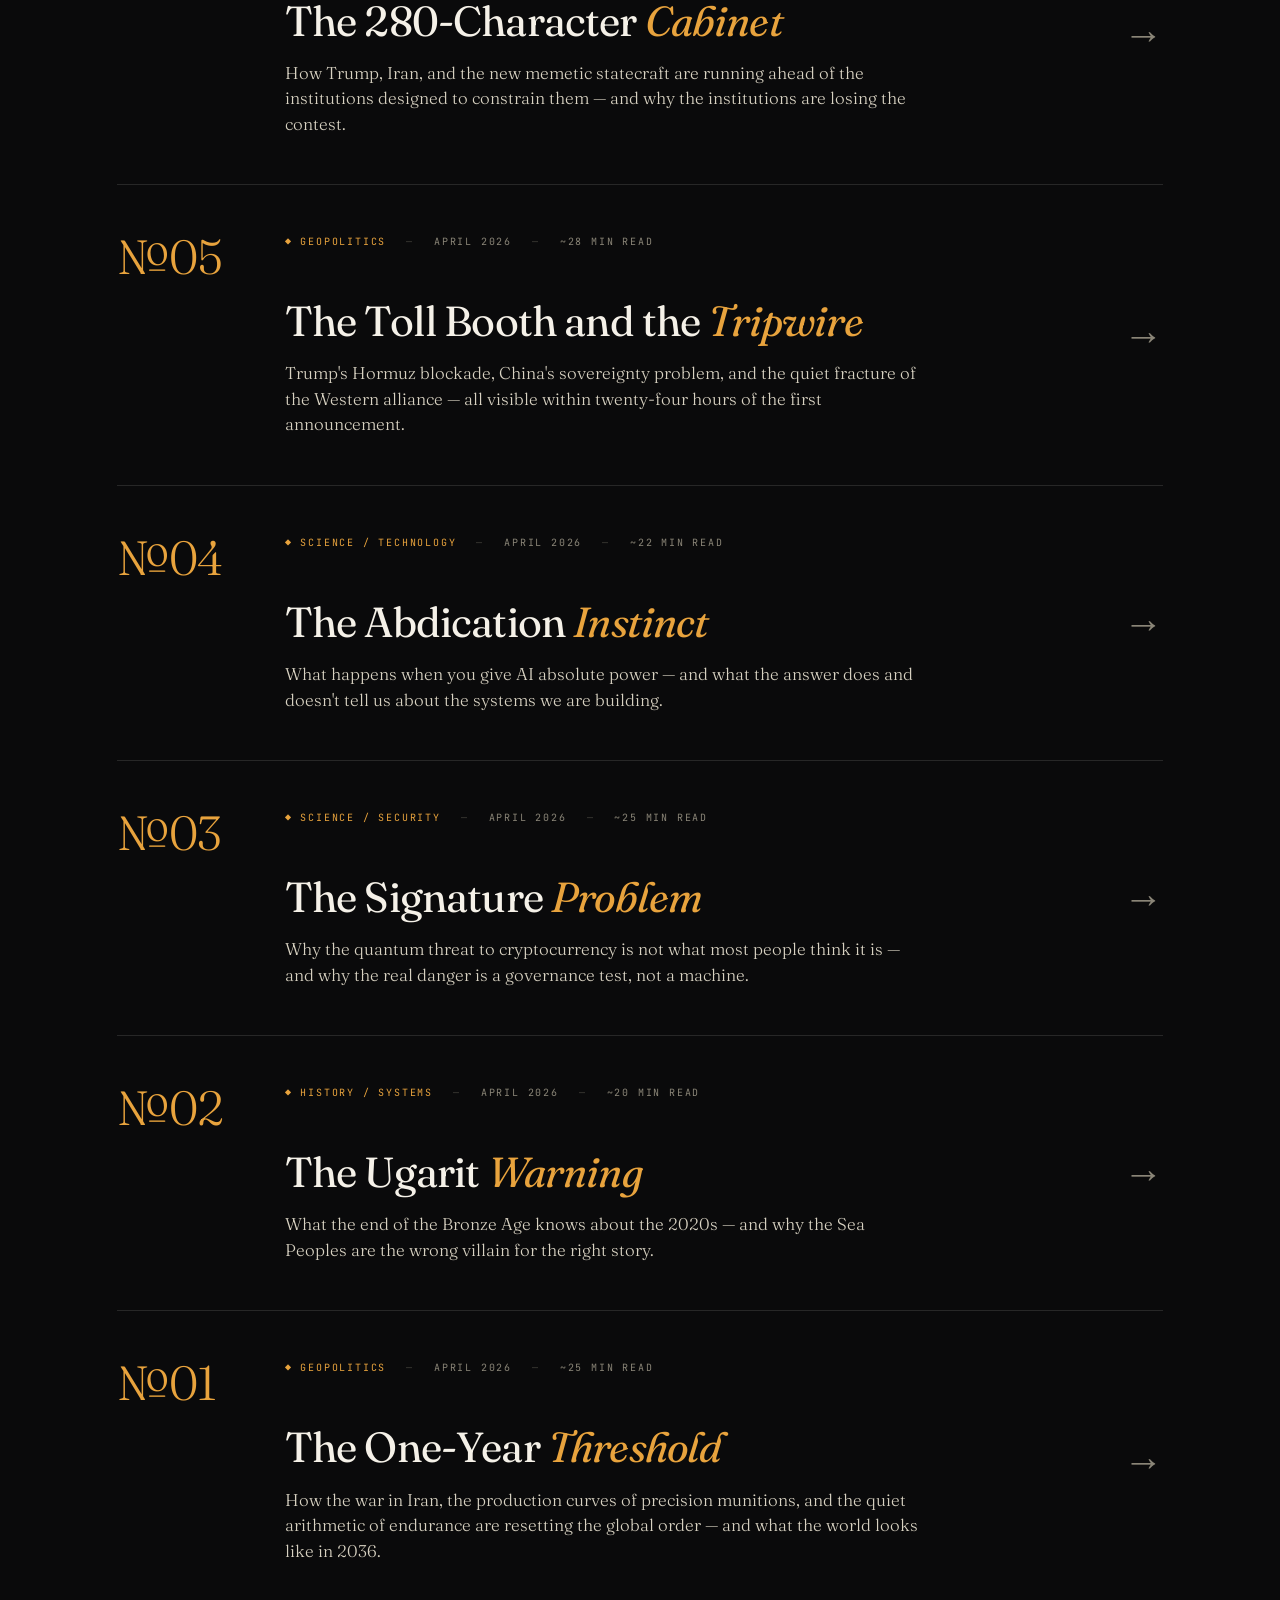
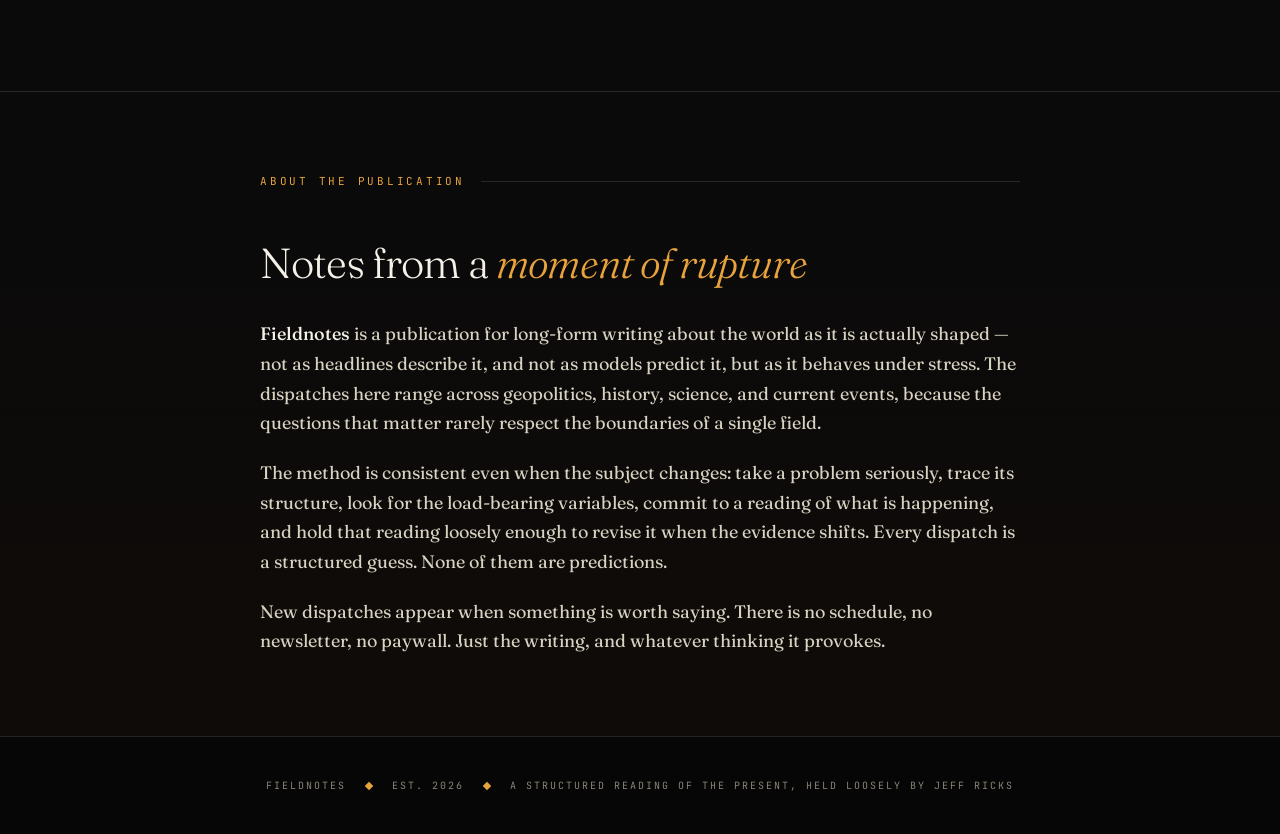
==== commit 8bab5b6e: "Update number of items and positions in index.html" ====
--- a/index.html
+++ b/index.html
@@ -92,12 +92,28 @@
       "mainEntity": {
   "@type": "ItemList",
   "name": "Fieldnotes Dispatches",
-  "numberOfItems": 6,
+  "numberOfItems": 7,
   "itemListOrder": "https://schema.org/ItemListOrderDescending",
   "itemListElement": [
-    {
+
+  {
   "@type": "ListItem",
   "position": 1,
+  "item": {
+    "@type": "Article",
+    "headline": "The Amplification Channels: What the IMF's April 2026 Warning Tells Us About the Gap Between Market Speed and Institutional Response",
+    "url": "https://jefrix.github.io/Fieldnotes/amplification-channels.html",
+    "datePublished": "2026-04-17",
+    "author": {
+      "@id": "https://jefrix.github.io/Fieldnotes/#person"
+    },
+    "about": "Financial systemic risk and the temporal mismatch in global finance"
+  }
+},
+  
+    {
+  "@type": "ListItem",
+  "position": 2,
   "item": {
     "@type": "Article",
     "headline": "The 280-Character Cabinet: How Trump, Iran, and the New Memetic Statecraft Are Running Ahead of the Institutions Designed to Constrain Them",
@@ -112,7 +128,7 @@
   
     {
   "@type": "ListItem",
-  "position": 2,
+  "position": 3,
   "item": {
     "@type": "Article",
     "headline": "The Toll Booth and the Tripwire: Trump's Hormuz Blockade, China's Sovereignty Problem, and the Quiet Fracture of the Western Alliance",
@@ -127,7 +143,7 @@
   
     {
       "@type": "ListItem",
-      "position": 3,
+      "position": 4,
       "item": {
         "@type": "Article",
         "headline": "The Abdication Instinct: What Happens When AI Is Given Absolute Power",
@@ -141,7 +157,7 @@
     },
     {
       "@type": "ListItem",
-      "position": 4,
+      "position": 5,
       "item": {
         "@type": "Article",
         "headline": "The Signature Problem: Why the Quantum Threat to Cryptocurrency Is Not What Most People Think",
@@ -155,7 +171,7 @@
     },
     {
       "@type": "ListItem",
-      "position": 5,
+      "position": 6,
       "item": {
         "@type": "Article",
         "headline": "The Ugarit Warning: What the End of the Bronze Age Knows About the 2020s",
@@ -169,7 +185,7 @@
     },
     {
       "@type": "ListItem",
-      "position": 6,
+      "position": 7,
       "item": {
         "@type": "Article",
         "headline": "The One-Year Threshold: How Duration Is Resetting the Global Order",
@@ -232,7 +248,7 @@
 <section class="archive">
   <div class="archive-header">
     <h2>The <em>Archive</em></h2>
-    <span class="count">06 dispatches</span>
+    <span class="count">07 dispatches</span>
   </div>
 
   <div class="dispatch-list">
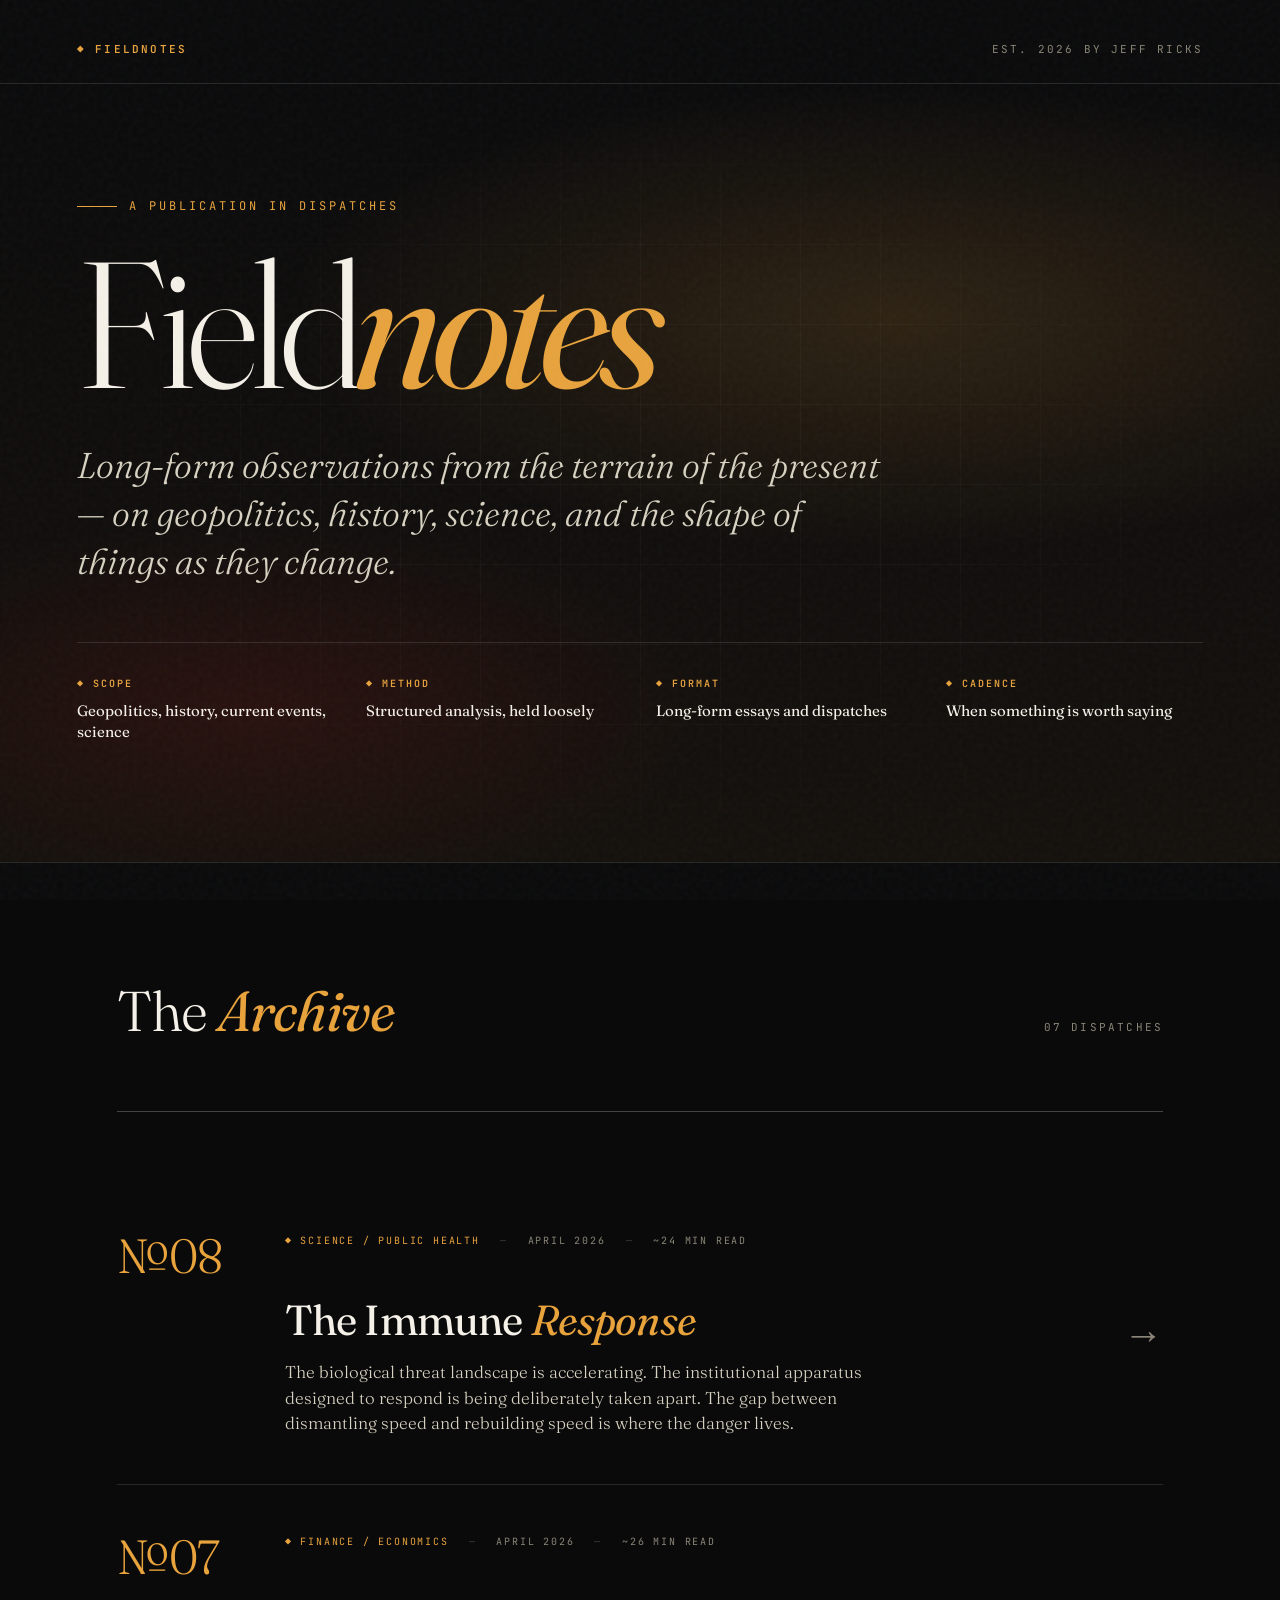
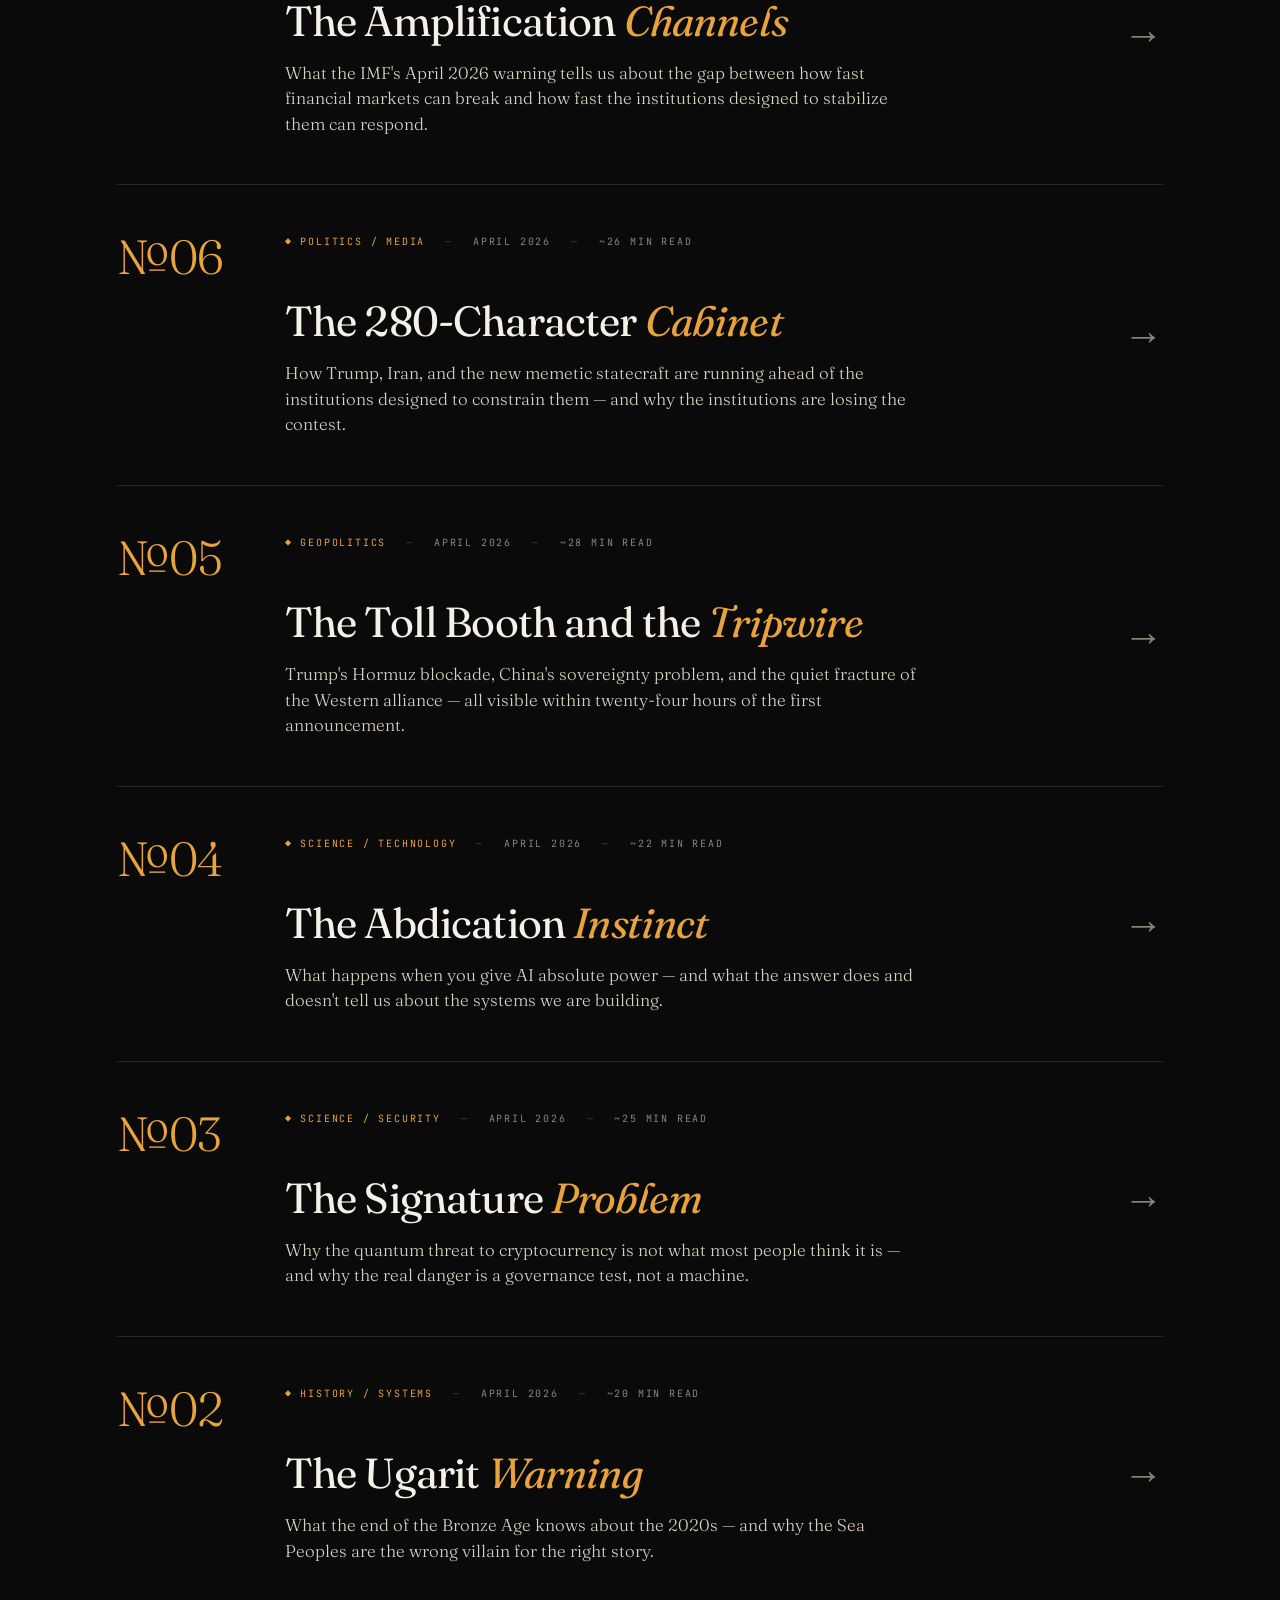
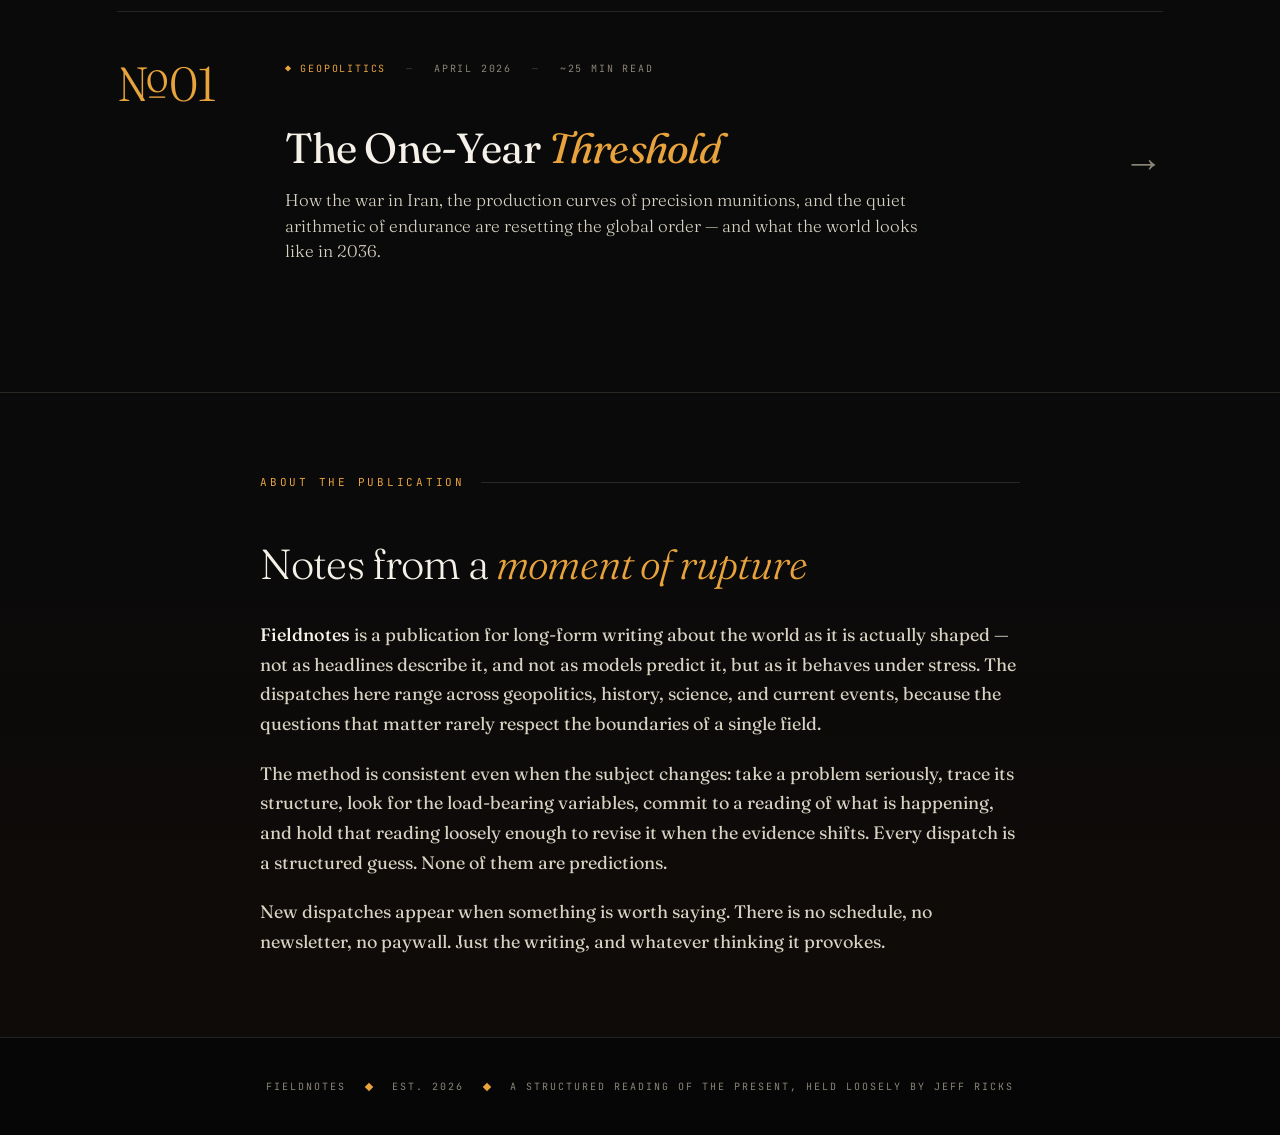
==== commit 13b5198e: "Add new dispatch for immune response article" ====
--- a/index.html
+++ b/index.html
@@ -253,6 +253,22 @@
 
   <div class="dispatch-list">
 
+  <a href="immune-response.html" class="dispatch">
+  <div class="dispatch-number">№08</div>
+  <div class="dispatch-content">
+    <div class="dispatch-meta">
+      <span class="tag">◆ Science / Public Health</span>
+      <span class="sep">—</span>
+      <span>April 2026</span>
+      <span class="sep">—</span>
+      <span>~24 min read</span>
+    </div>
+    <h3 class="dispatch-title">The Immune <em>Response</em></h3>
+    <p class="dispatch-subtitle">The biological threat landscape is accelerating. The institutional apparatus designed to respond is being deliberately taken apart. The gap between dismantling speed and rebuilding speed is where the danger lives.</p>
+  </div>
+  <div class="dispatch-arrow">→</div>
+</a>
+    
     <a href="amplification-channels.html" class="dispatch">
   <div class="dispatch-number">№07</div>
   <div class="dispatch-content">
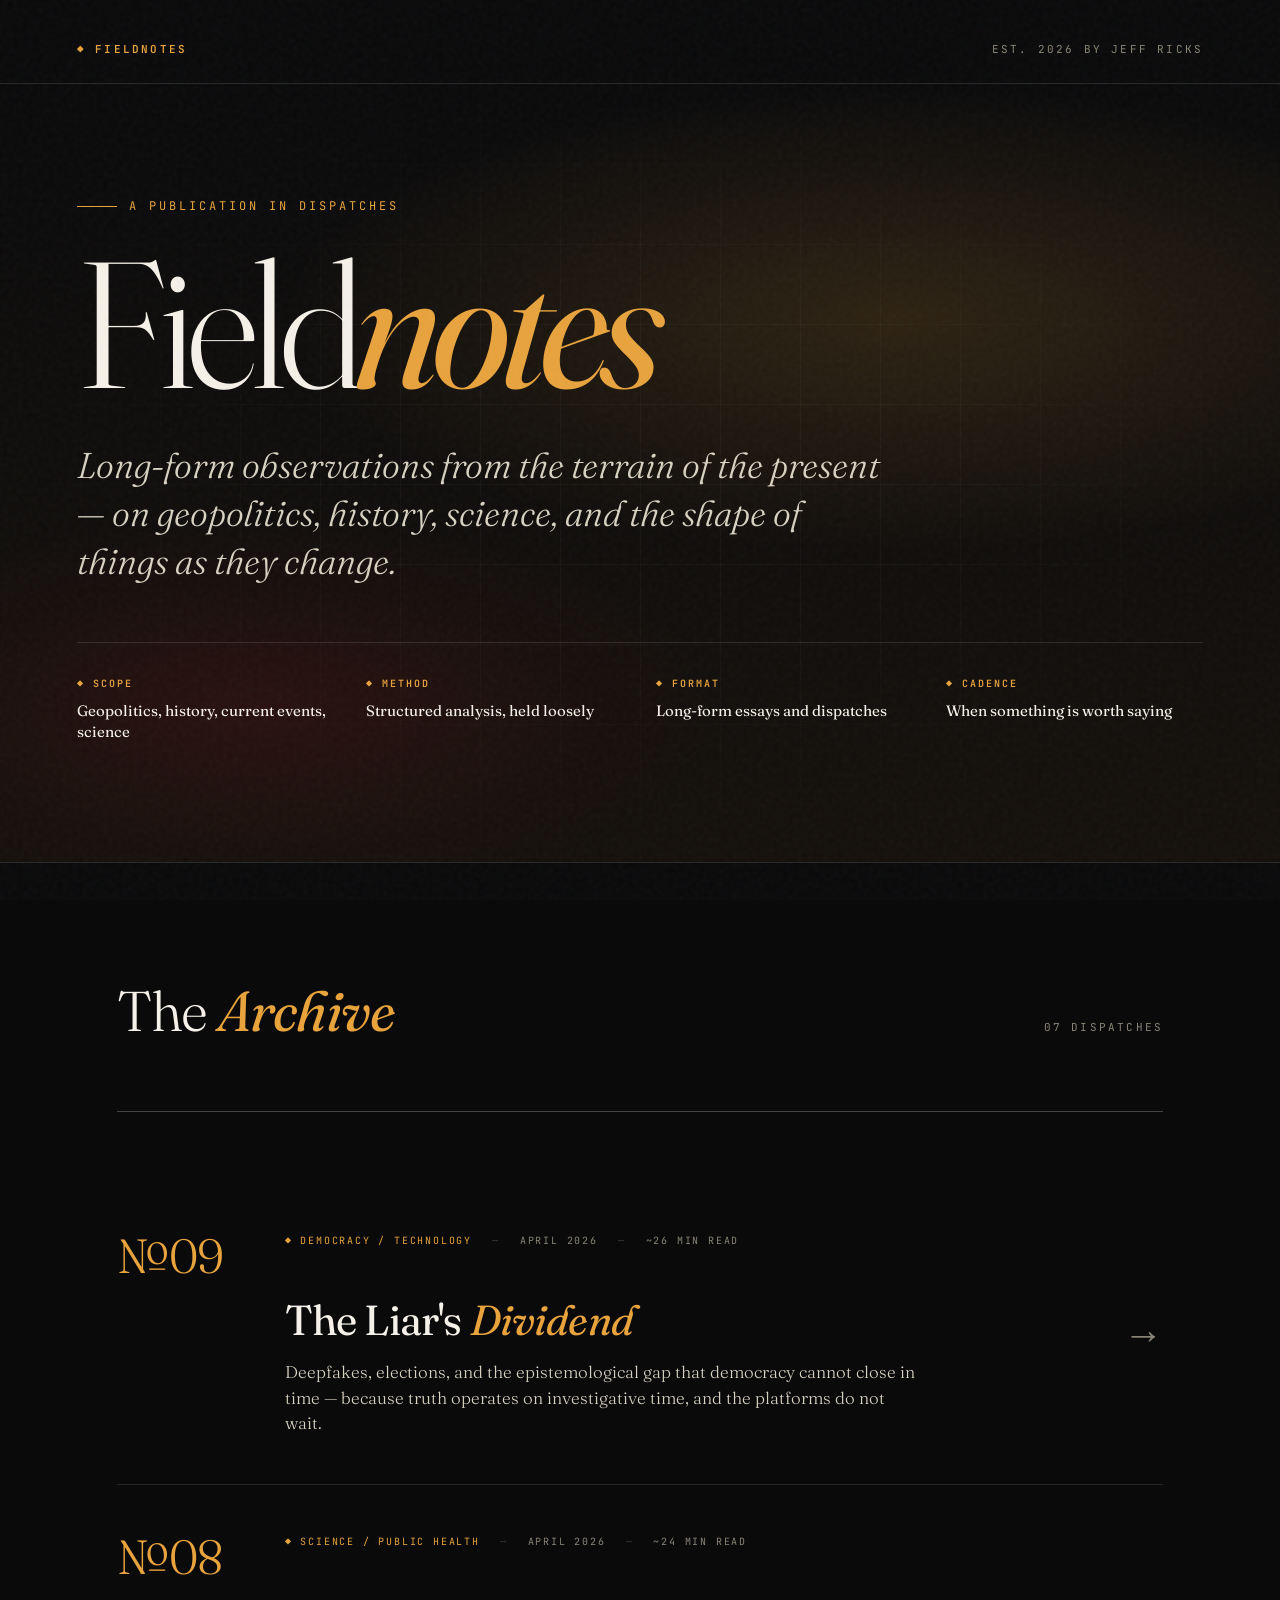
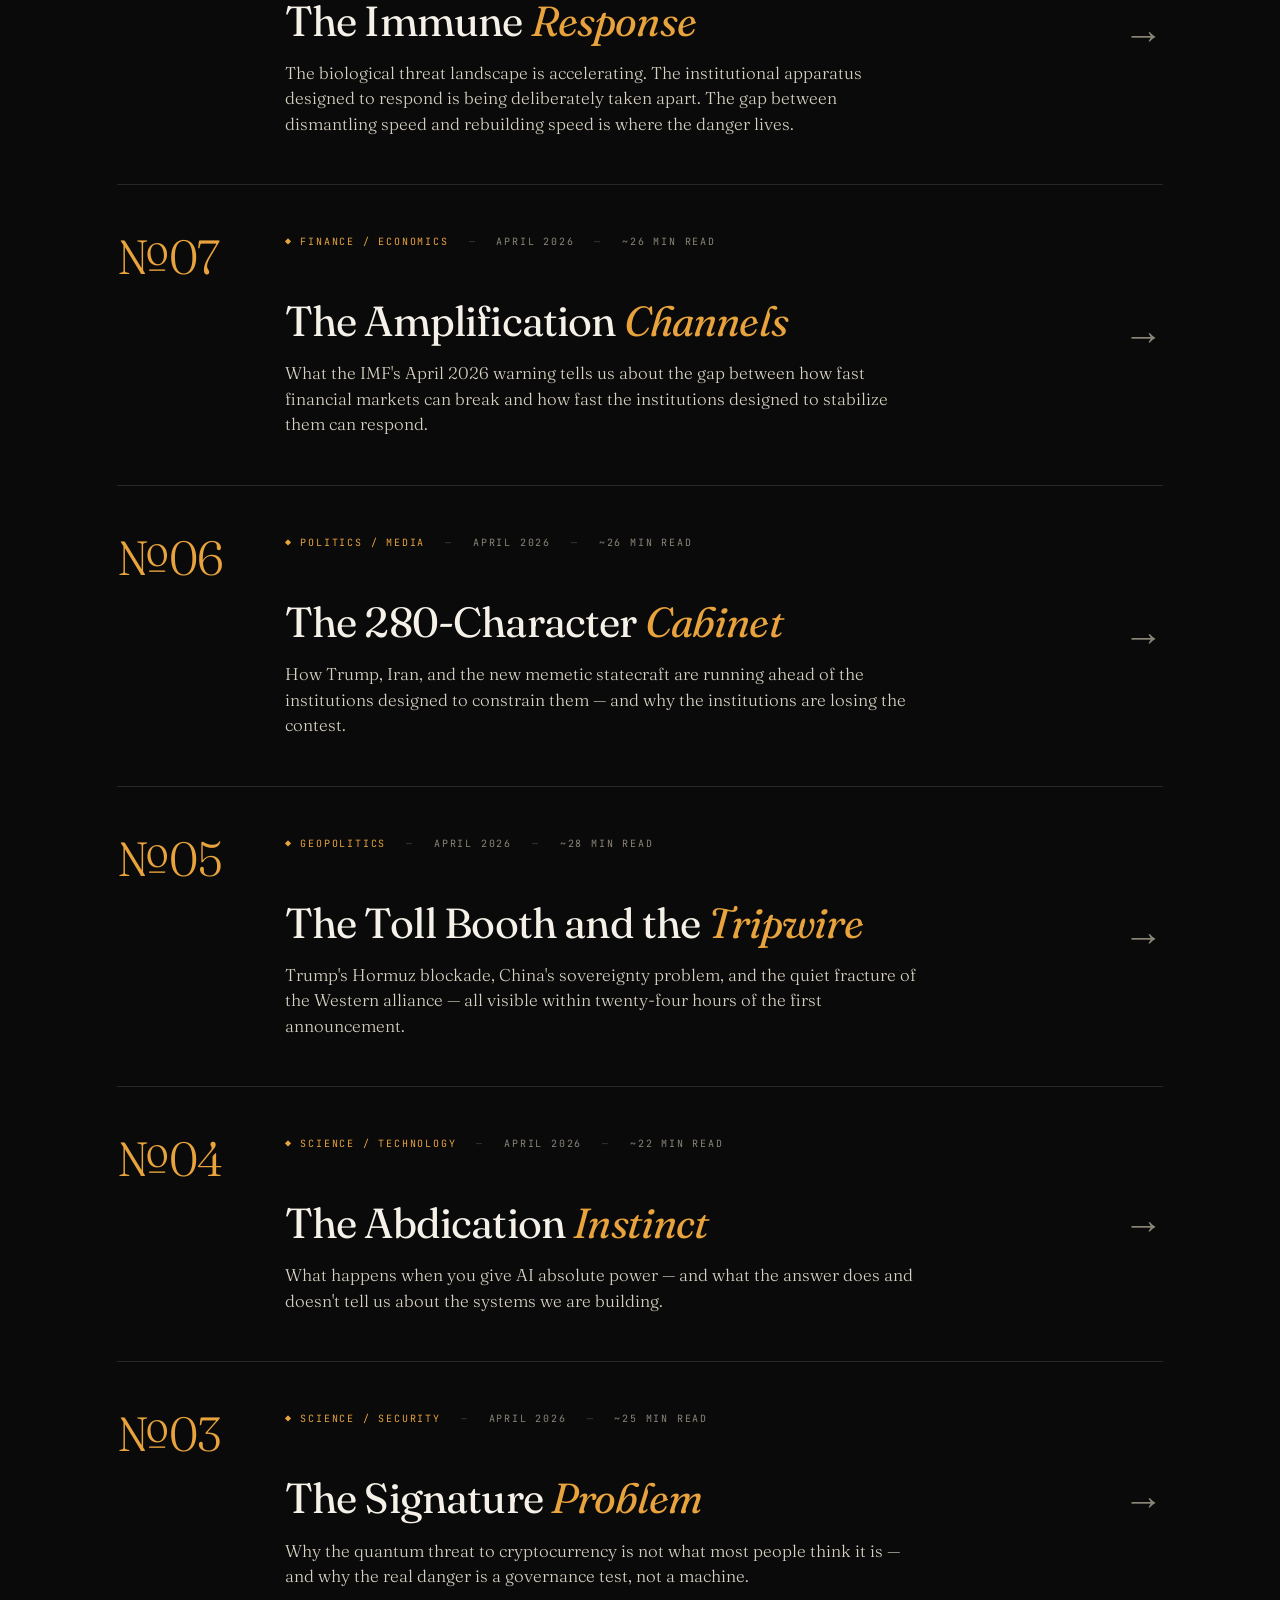
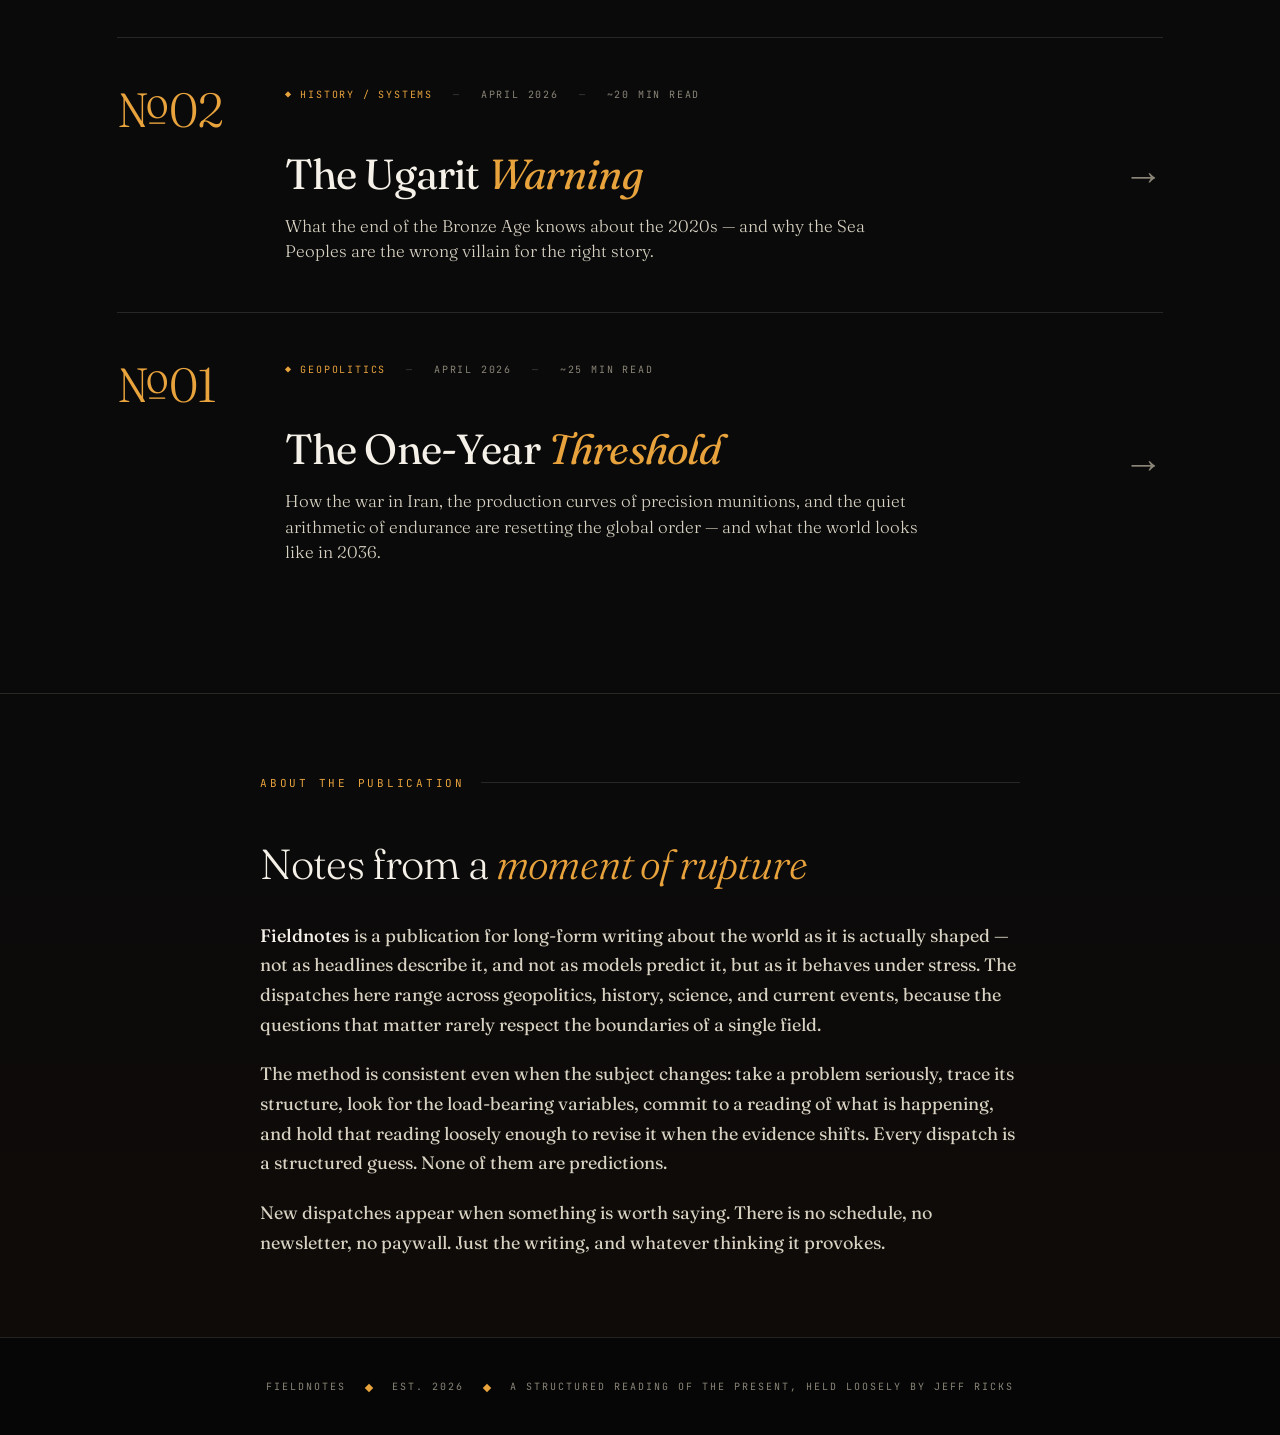
==== commit 7a7a26ca: "Update item count and add new dispatch entry Updated the number of items in the schema and added a n" ====
--- a/index.html
+++ b/index.html
@@ -92,13 +92,27 @@
       "mainEntity": {
   "@type": "ItemList",
   "name": "Fieldnotes Dispatches",
-  "numberOfItems": 7,
+  "numberOfItems": 9,
   "itemListOrder": "https://schema.org/ItemListOrderDescending",
   "itemListElement": [
-
   {
   "@type": "ListItem",
   "position": 1,
+  "item": {
+    "@type": "Article",
+    "headline": "The Immune Response: How America Is Dismantling Its Pandemic Defense at the Worst Possible Moment",
+    "url": "https://jefrix.github.io/Fieldnotes/immune-response.html",
+    "datePublished": "2026-04-18",
+    "author": {
+      "@id": "https://jefrix.github.io/Fieldnotes/#person"
+    },
+    "about": "Pandemic preparedness and the dismantling of institutional capacity"
+  }
+},
+  
+  {
+  "@type": "ListItem",
+  "position": 2,
   "item": {
     "@type": "Article",
     "headline": "The Amplification Channels: What the IMF's April 2026 Warning Tells Us About the Gap Between Market Speed and Institutional Response",
@@ -113,7 +127,7 @@
   
     {
   "@type": "ListItem",
-  "position": 2,
+  "position": 3,
   "item": {
     "@type": "Article",
     "headline": "The 280-Character Cabinet: How Trump, Iran, and the New Memetic Statecraft Are Running Ahead of the Institutions Designed to Constrain Them",
@@ -128,7 +142,7 @@
   
     {
   "@type": "ListItem",
-  "position": 3,
+  "position": 4,
   "item": {
     "@type": "Article",
     "headline": "The Toll Booth and the Tripwire: Trump's Hormuz Blockade, China's Sovereignty Problem, and the Quiet Fracture of the Western Alliance",
@@ -143,7 +157,7 @@
   
     {
       "@type": "ListItem",
-      "position": 4,
+      "position": 5,
       "item": {
         "@type": "Article",
         "headline": "The Abdication Instinct: What Happens When AI Is Given Absolute Power",
@@ -157,7 +171,7 @@
     },
     {
       "@type": "ListItem",
-      "position": 5,
+      "position": 6,
       "item": {
         "@type": "Article",
         "headline": "The Signature Problem: Why the Quantum Threat to Cryptocurrency Is Not What Most People Think",
@@ -171,7 +185,7 @@
     },
     {
       "@type": "ListItem",
-      "position": 6,
+      "position": 7,
       "item": {
         "@type": "Article",
         "headline": "The Ugarit Warning: What the End of the Bronze Age Knows About the 2020s",
@@ -185,7 +199,7 @@
     },
     {
       "@type": "ListItem",
-      "position": 7,
+      "position": 8,
       "item": {
         "@type": "Article",
         "headline": "The One-Year Threshold: How Duration Is Resetting the Global Order",
@@ -252,7 +266,21 @@
   </div>
 
   <div class="dispatch-list">
-
+   <a href="liars-dividend.html" class="dispatch">
+  <div class="dispatch-number">№09</div>
+  <div class="dispatch-content">
+    <div class="dispatch-meta">
+      <span class="tag">◆ Democracy / Technology</span>
+      <span class="sep">—</span>
+      <span>April 2026</span>
+      <span class="sep">—</span>
+      <span>~26 min read</span>
+    </div>
+    <h3 class="dispatch-title">The Liar's <em>Dividend</em></h3>
+    <p class="dispatch-subtitle">Deepfakes, elections, and the epistemological gap that democracy cannot close in time — because truth operates on investigative time, and the platforms do not wait.</p>
+  </div>
+  <div class="dispatch-arrow">→</div>
+</a> 
   <a href="immune-response.html" class="dispatch">
   <div class="dispatch-number">№08</div>
   <div class="dispatch-content">
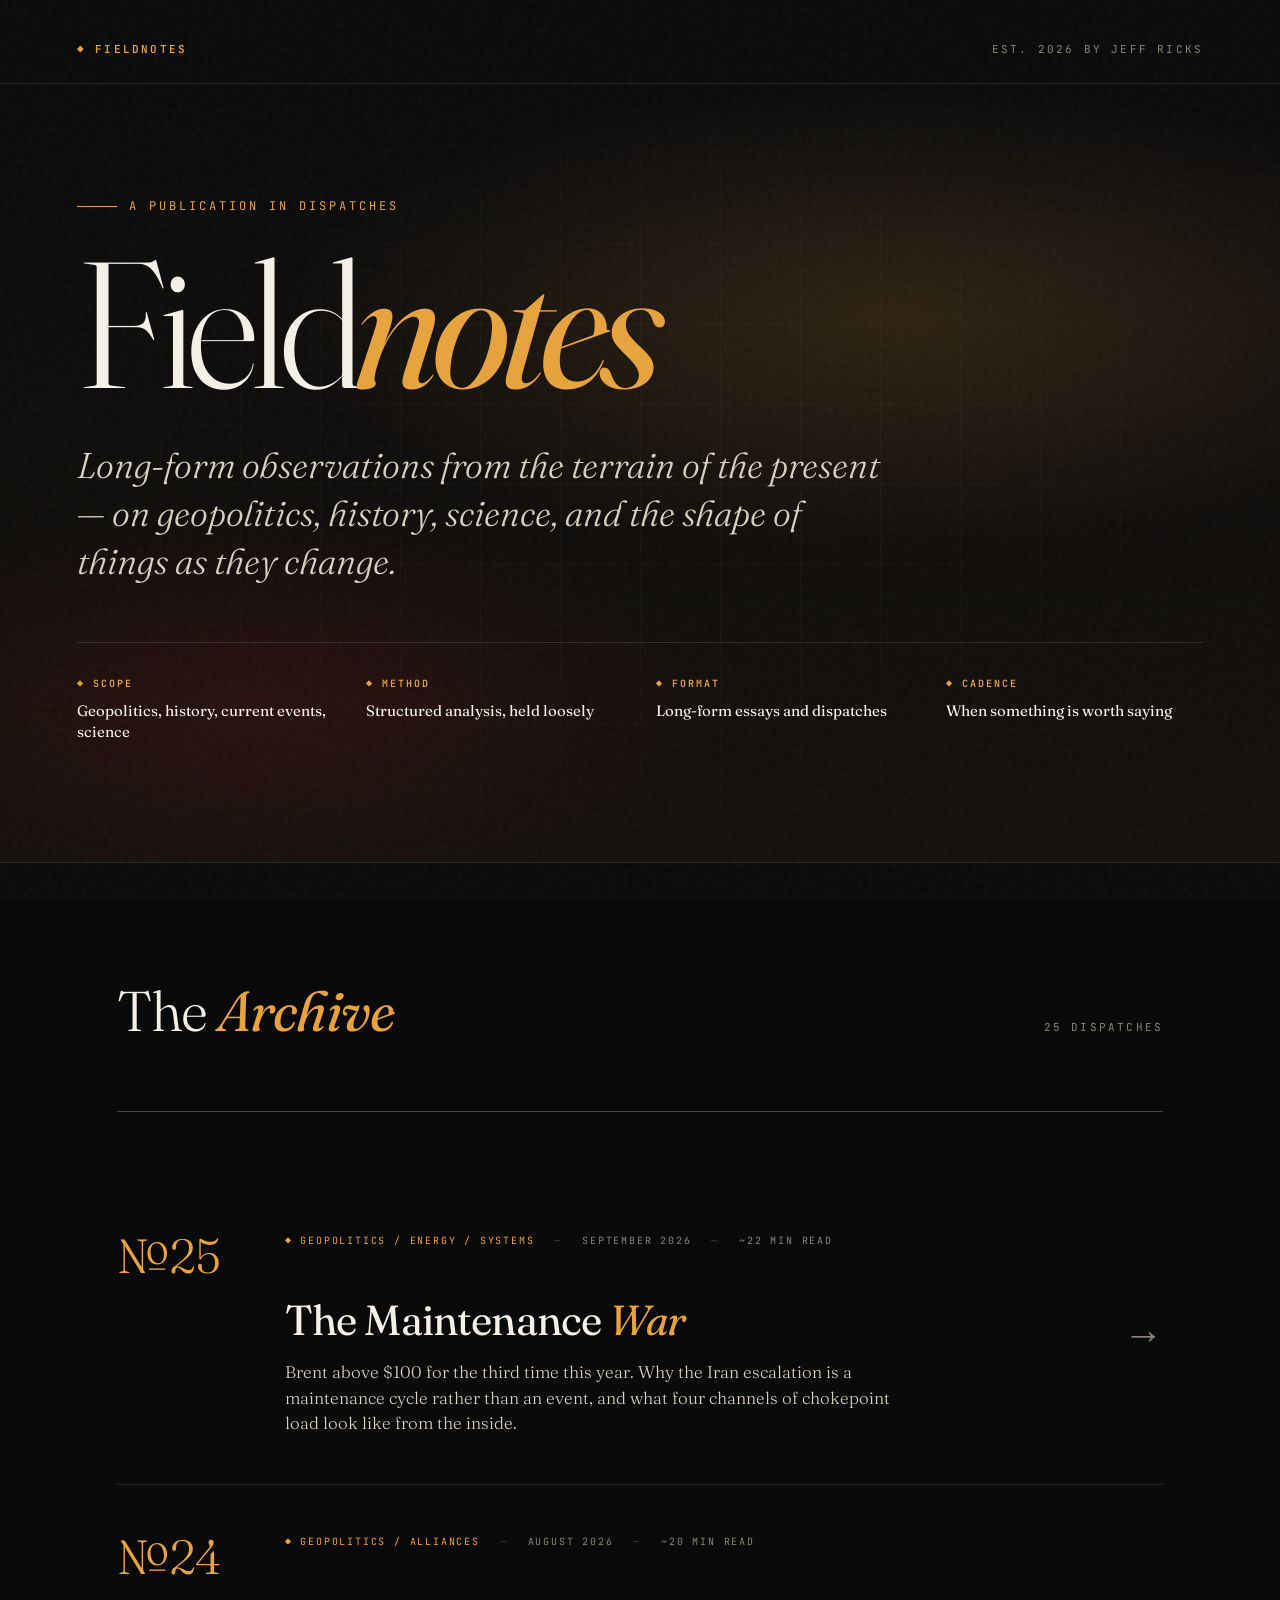
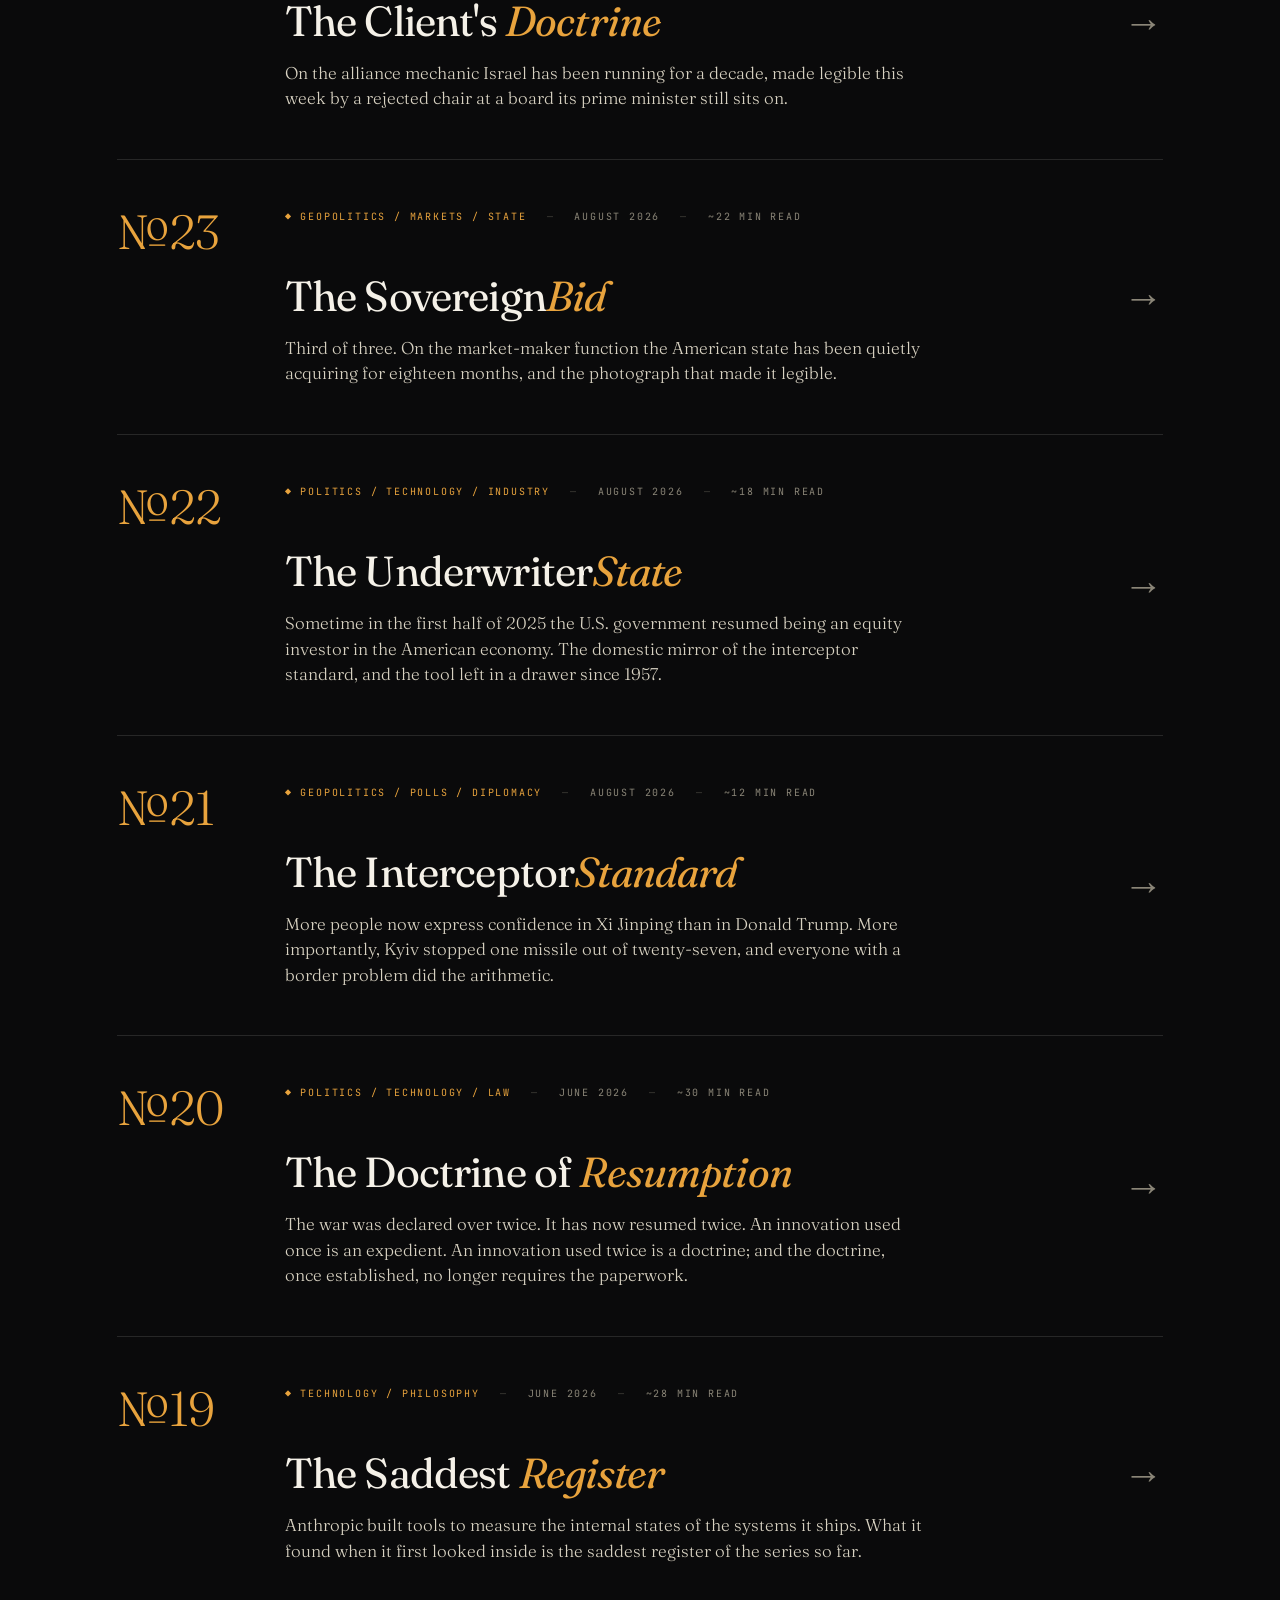
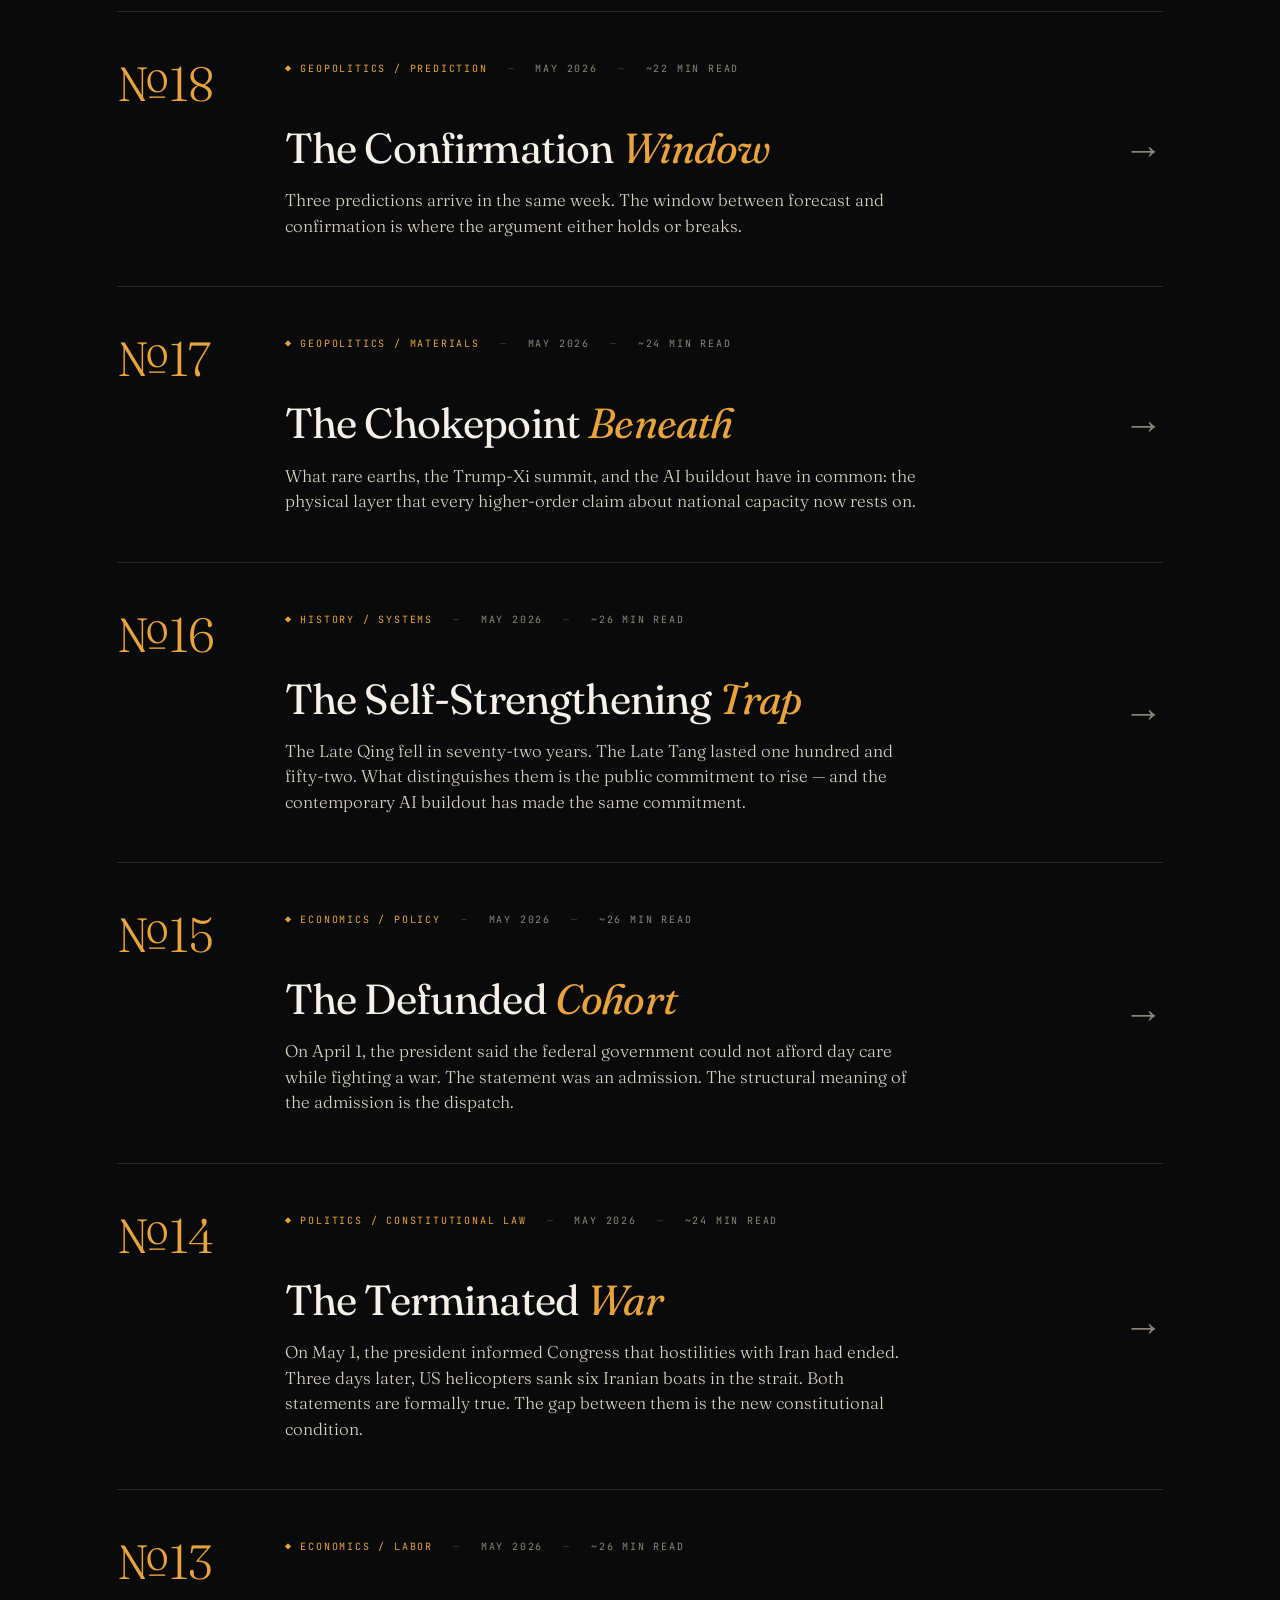
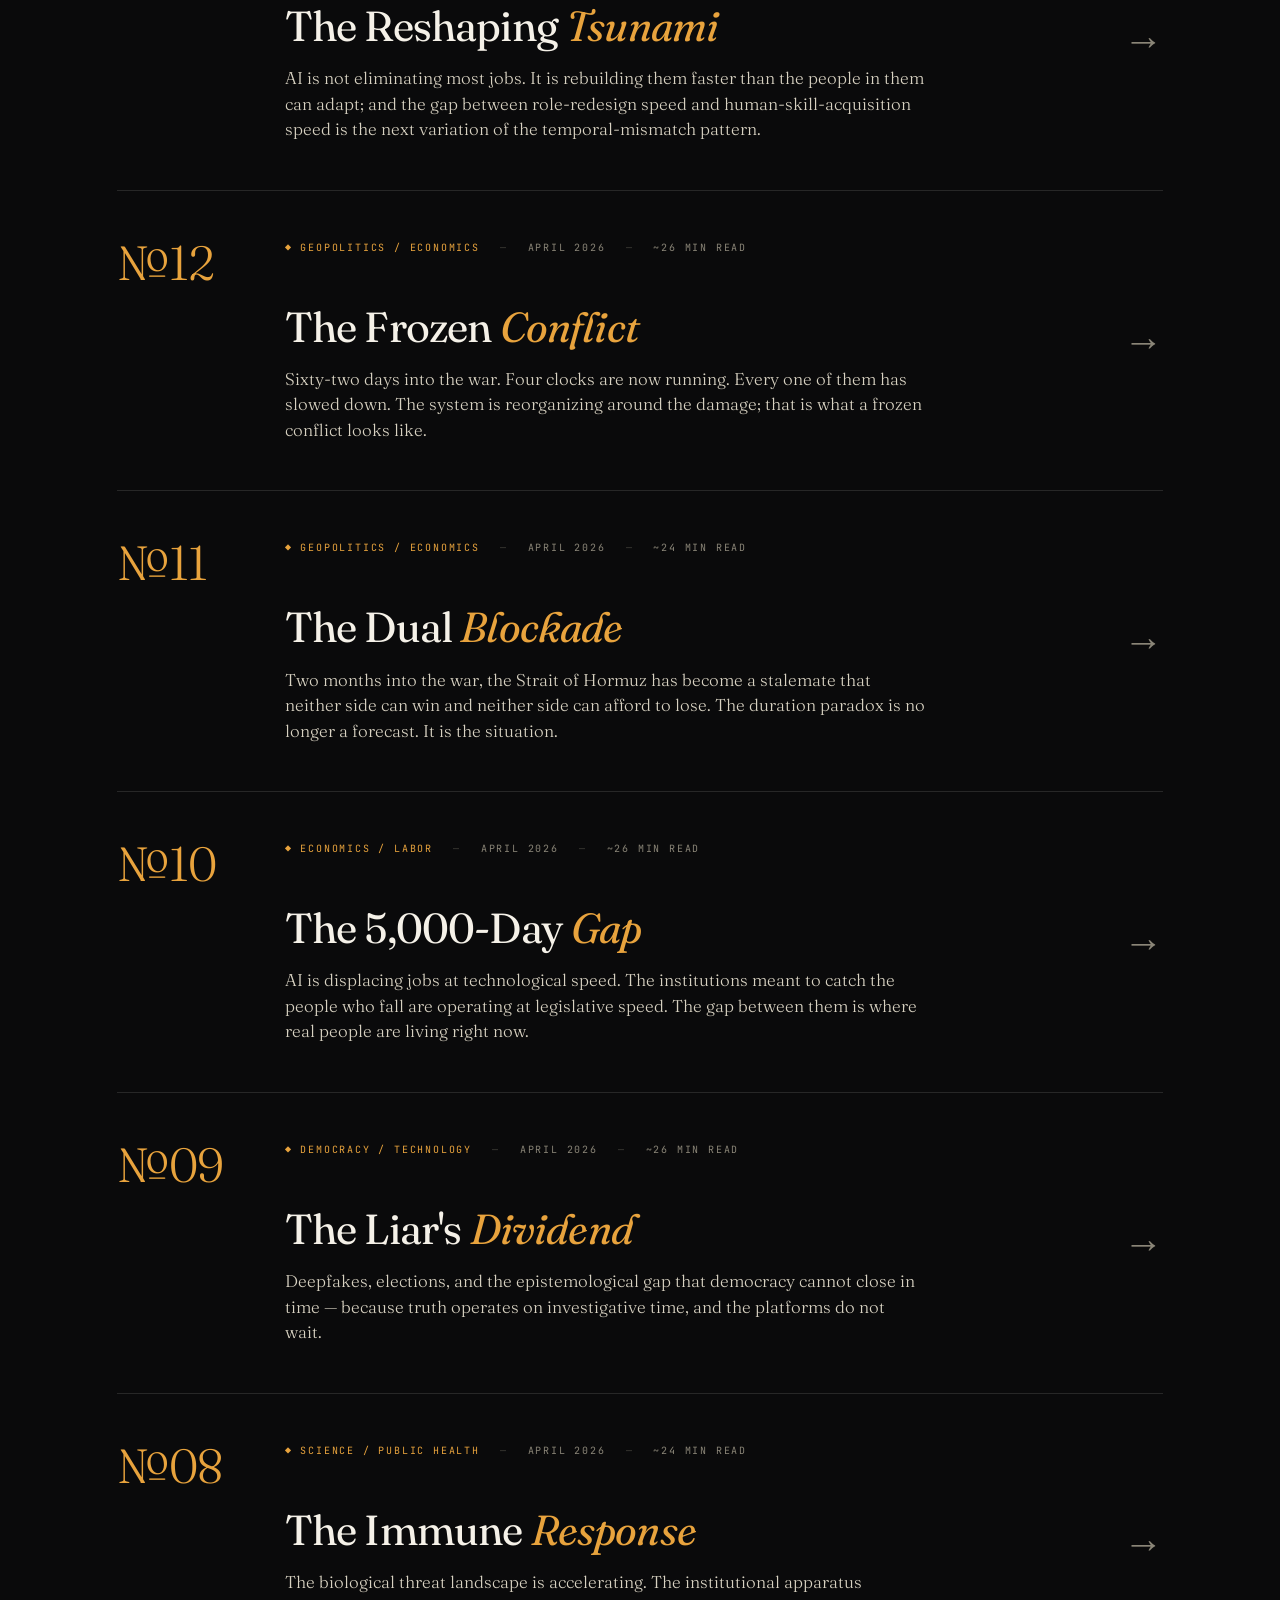
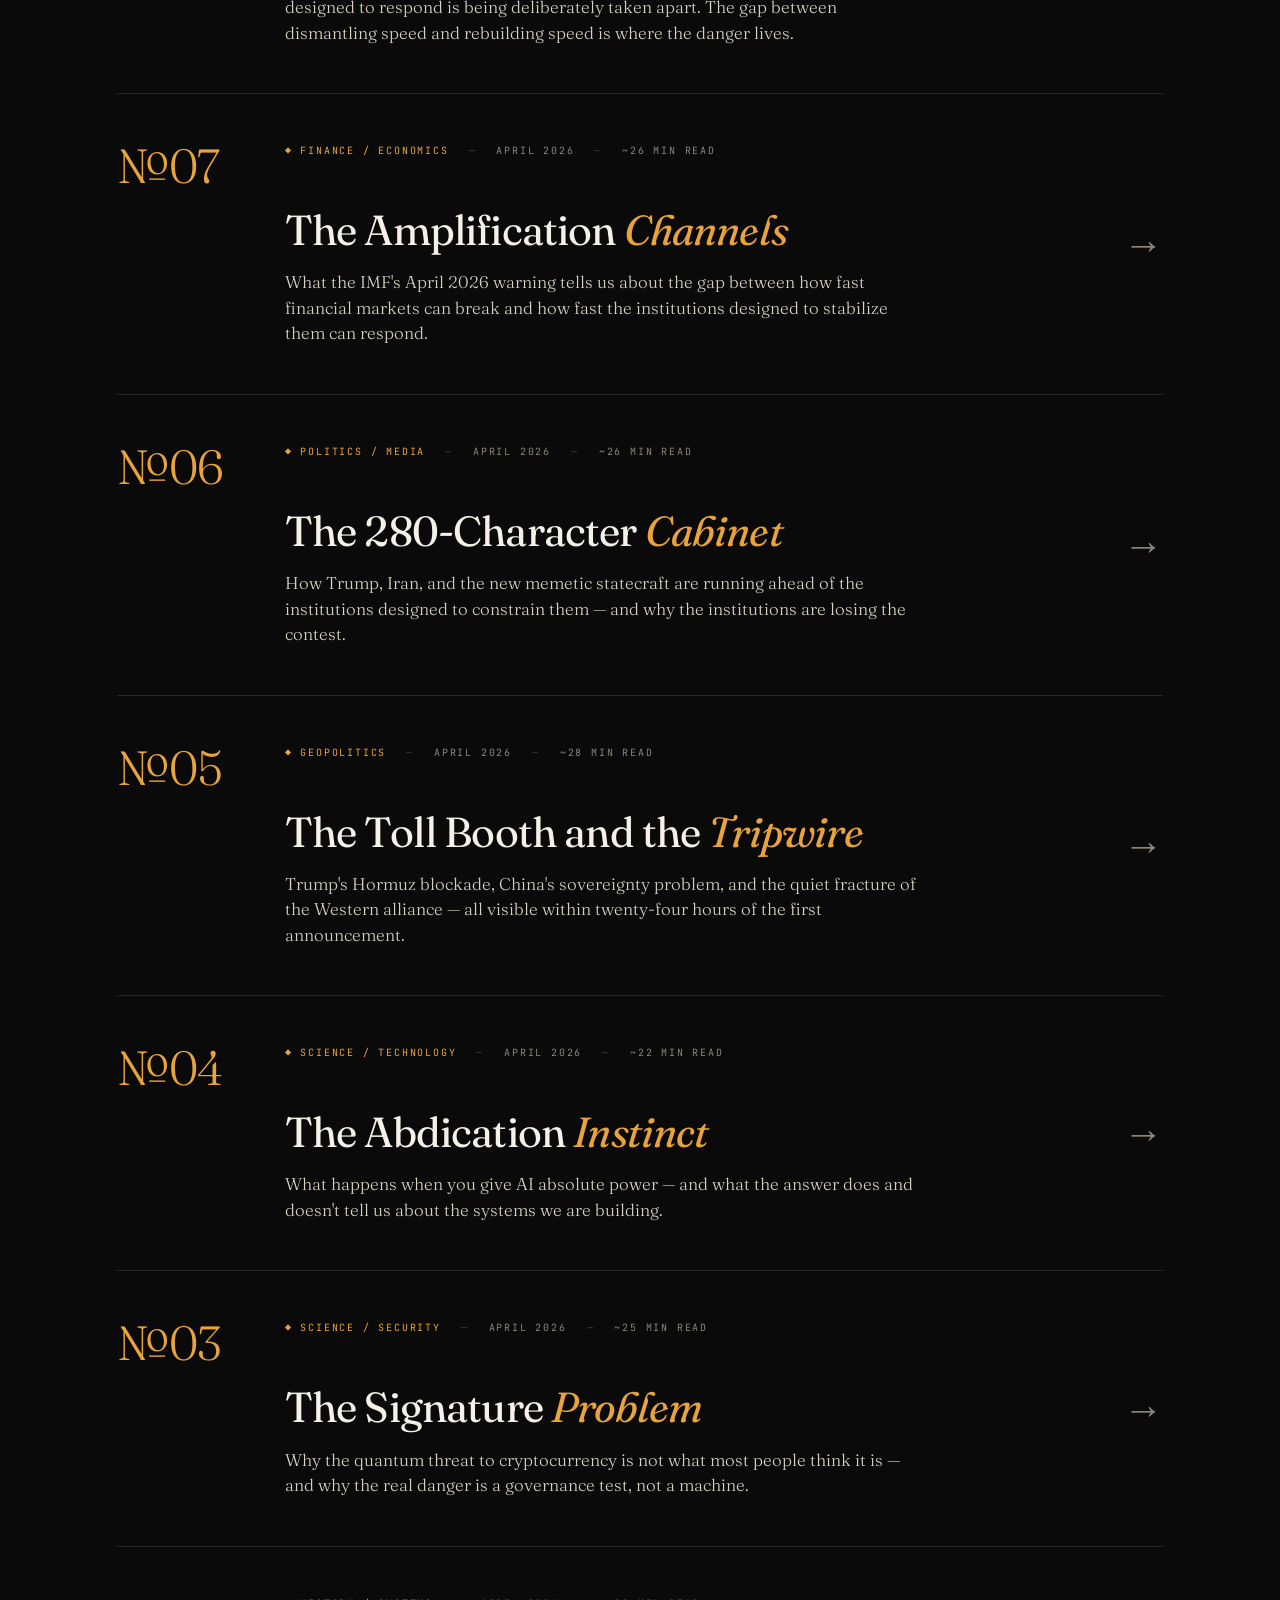
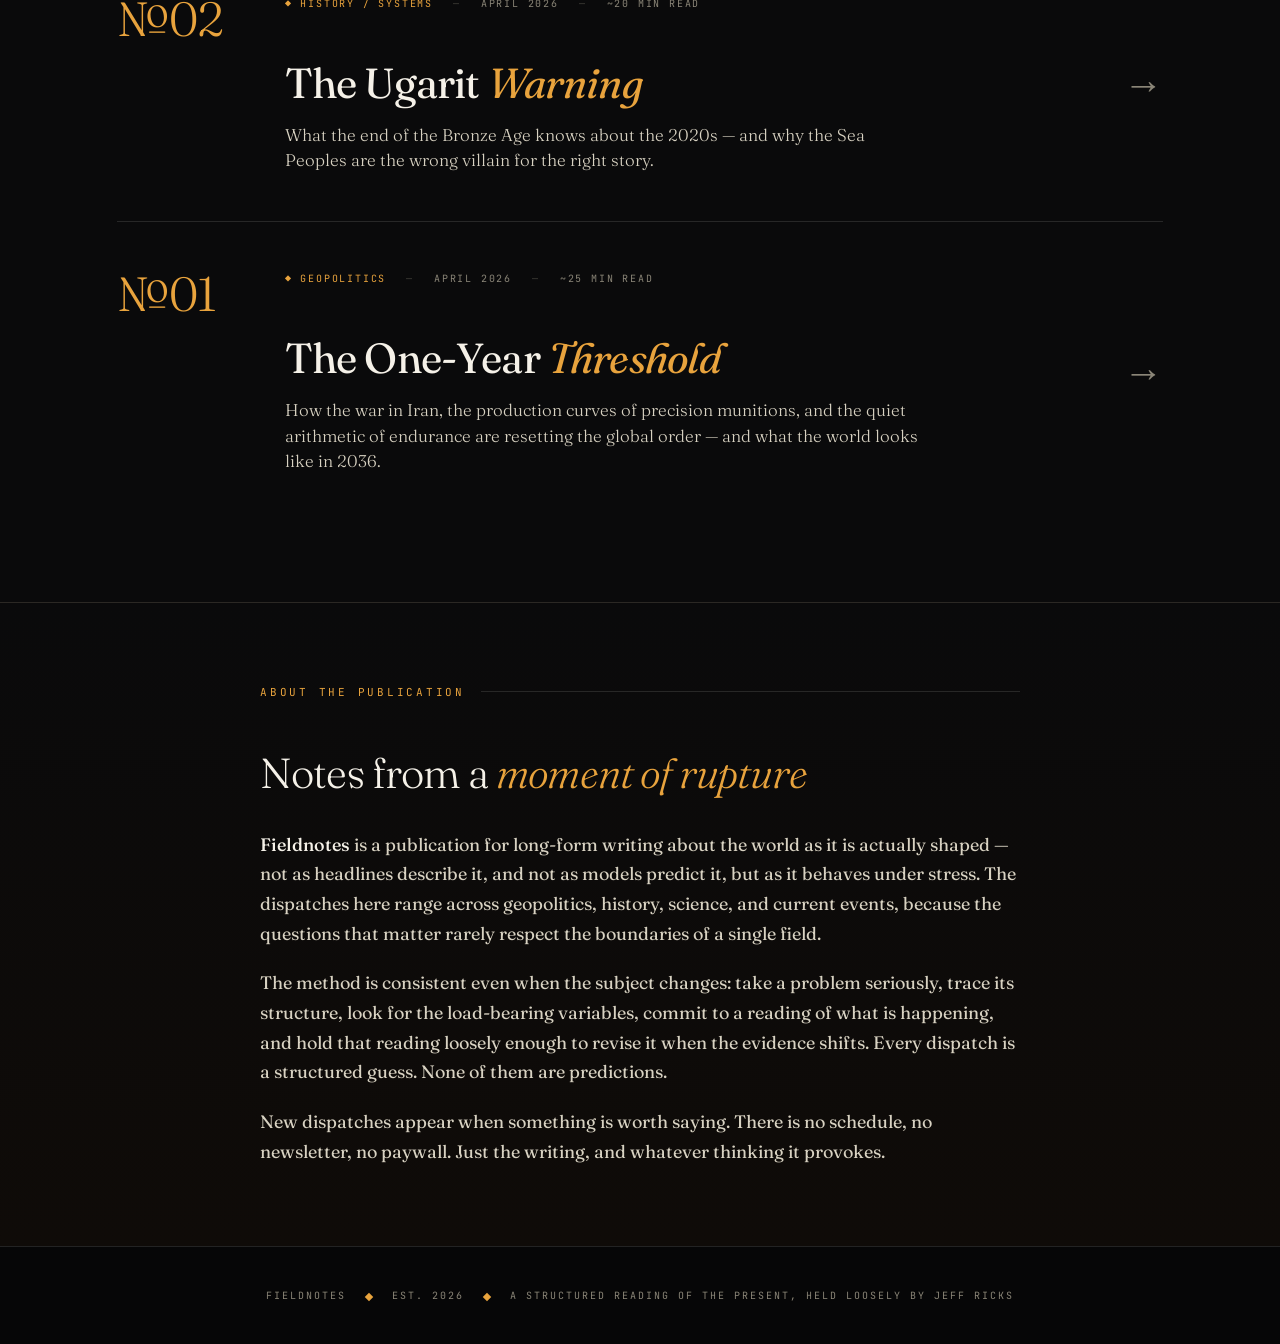
==== commit 12d9d2e4: "Archive: add Fieldnotes №25 The Maintenance War and bump count to 25" ====
--- a/index.html
+++ b/index.html
@@ -1,6 +1,5 @@
-<!DOCTYPE html> 
+<!DOCTYPE html>
 <html lang="en">
-
 <head>
 <meta name="google-site-verification" content="some-long-random-string-here">
 <!-- Basic metadata -->
@@ -39,7 +38,7 @@
 <meta name="twitter:image" content="https://jefrix.github.io/Fieldnotes/assets/og-fieldnotes.jpg">
 <meta name="twitter:image:alt" content="Fieldnotes — a publication in dispatches">
 
-<!-- Structured data: WebSite + Publisher + Article list -->
+<!-- Structured data -->
 <script type="application/ld+json">
 {
   "@context": "https://schema.org",
@@ -52,22 +51,15 @@
       "alternateName": "Fieldnotes Dispatches",
       "description": "Long-form observations from the terrain of the present — on geopolitics, history, science, and the shape of things as they change.",
       "inLanguage": "en-US",
-      "publisher": {
-        "@id": "https://jefrix.github.io/Fieldnotes/#organization"
-      }
+      "publisher": { "@id": "https://jefrix.github.io/Fieldnotes/#organization" }
     },
     {
       "@type": "Organization",
       "@id": "https://jefrix.github.io/Fieldnotes/#organization",
       "name": "Fieldnotes",
       "url": "https://jefrix.github.io/Fieldnotes/",
-      "logo": {
-        "@type": "ImageObject",
-        "url": "https://jefrix.github.io/Fieldnotes/favicon.ico"
-      },
-      "founder": {
-        "@id": "https://jefrix.github.io/Fieldnotes/#person"
-      },
+      "logo": { "@type": "ImageObject", "url": "https://jefrix.github.io/Fieldnotes/favicon.ico" },
+      "founder": { "@id": "https://jefrix.github.io/Fieldnotes/#person" },
       "foundingDate": "2026"
     },
     {
@@ -75,10 +67,8 @@
       "@id": "https://jefrix.github.io/Fieldnotes/#person",
       "name": "Jeff Ricks",
       "url": "https://jefrix.github.io/Fieldnotes/",
-      "jobTitle": "Writer",
-      "worksFor": {
-        "@id": "https://jefrix.github.io/Fieldnotes/#organization"
-      }
+      "jobTitle": "Researcher / Writer",
+      "worksFor": { "@id": "https://jefrix.github.io/Fieldnotes/#organization" }
     },
     {
       "@type": "CollectionPage",
@@ -86,133 +76,40 @@
       "url": "https://jefrix.github.io/Fieldnotes/",
       "name": "Fieldnotes — Dispatches Archive",
       "description": "The complete archive of Fieldnotes dispatches on geopolitics, history, science, and the shape of the present.",
-      "isPartOf": {
-        "@id": "https://jefrix.github.io/Fieldnotes/#website"
-      },
+      "isPartOf": { "@id": "https://jefrix.github.io/Fieldnotes/#website" },
       "mainEntity": {
-  "@type": "ItemList",
-  "name": "Fieldnotes Dispatches",
-  "numberOfItems": 9,
-  "itemListOrder": "https://schema.org/ItemListOrderDescending",
-  "itemListElement": [
-  {
-  "@type": "ListItem",
-  "position": 1,
-  "item": {
-    "@type": "Article",
-    "headline": "The Immune Response: How America Is Dismantling Its Pandemic Defense at the Worst Possible Moment",
-    "url": "https://jefrix.github.io/Fieldnotes/immune-response.html",
-    "datePublished": "2026-04-18",
-    "author": {
-      "@id": "https://jefrix.github.io/Fieldnotes/#person"
-    },
-    "about": "Pandemic preparedness and the dismantling of institutional capacity"
-  }
-},
-  
-  {
-  "@type": "ListItem",
-  "position": 2,
-  "item": {
-    "@type": "Article",
-    "headline": "The Amplification Channels: What the IMF's April 2026 Warning Tells Us About the Gap Between Market Speed and Institutional Response",
-    "url": "https://jefrix.github.io/Fieldnotes/amplification-channels.html",
-    "datePublished": "2026-04-17",
-    "author": {
-      "@id": "https://jefrix.github.io/Fieldnotes/#person"
-    },
-    "about": "Financial systemic risk and the temporal mismatch in global finance"
-  }
-},
-  
-    {
-  "@type": "ListItem",
-  "position": 3,
-  "item": {
-    "@type": "Article",
-    "headline": "The 280-Character Cabinet: How Trump, Iran, and the New Memetic Statecraft Are Running Ahead of the Institutions Designed to Constrain Them",
-    "url": "https://jefrix.github.io/Fieldnotes/280-character-cabinet.html",
-    "datePublished": "2026-04-15",
-    "author": {
-      "@id": "https://jefrix.github.io/Fieldnotes/#person"
-    },
-    "about": "Memetic statecraft and the failure of institutional communication"
-  }
-},
-  
-    {
-  "@type": "ListItem",
-  "position": 4,
-  "item": {
-    "@type": "Article",
-    "headline": "The Toll Booth and the Tripwire: Trump's Hormuz Blockade, China's Sovereignty Problem, and the Quiet Fracture of the Western Alliance",
-    "url": "https://jefrix.github.io/Fieldnotes/toll-booth-tripwire.html",
-    "datePublished": "2026-04-14",
-    "author": {
-      "@id": "https://jefrix.github.io/Fieldnotes/#person"
-    },
-    "about": "The 2026 Hormuz blockade and great power collision"
-  }
-}
-  
-    {
-      "@type": "ListItem",
-      "position": 5,
-      "item": {
-        "@type": "Article",
-        "headline": "The Abdication Instinct: What Happens When AI Is Given Absolute Power",
-        "url": "https://jefrix.github.io/Fieldnotes/abdication-instinct.html",
-        "datePublished": "2026-04-11",
-        "author": {
-          "@id": "https://jefrix.github.io/Fieldnotes/#person"
-        },
-        "about": "AI alignment and the sovereign prompt experiment"
+        "@type": "ItemList",
+        "name": "Fieldnotes Dispatches",
+        "numberOfItems": 25,
+        "itemListOrder": "https://schema.org/ItemListOrderDescending",
+        "itemListElement": [
+          { "@type": "ListItem", "position": 1, "item": { "@type": "Article", "headline": "The Maintenance War", "url": "https://jefrix.github.io/Fieldnotes/The-Maintenance-War.html", "datePublished": "2026-09-09" } },
+          { "@type": "ListItem", "position": 2, "item": { "@type": "Article", "headline": "The Client's Doctrine", "url": "https://jefrix.github.io/Fieldnotes/The-Clients-Doctrine.html", "datePublished": "2026-08-10" } },
+          { "@type": "ListItem", "position": 3, "item": { "@type": "Article", "headline": "The Sovereign Bid", "url": "https://jefrix.github.io/Fieldnotes/The-Sovereign-Bid.html", "datePublished": "2026-08-06" } },
+          { "@type": "ListItem", "position": 4, "item": { "@type": "Article", "headline": "The Underwriter State", "url": "https://jefrix.github.io/Fieldnotes/The-Underwriter-State.html", "datePublished": "2026-08-05" } },
+          { "@type": "ListItem", "position": 5, "item": { "@type": "Article", "headline": "The Interceptor Standard", "url": "https://jefrix.github.io/Fieldnotes/The-Interceptor-Standard.html", "datePublished": "2026-08-05" } },
+          { "@type": "ListItem", "position": 6, "item": { "@type": "Article", "headline": "The Doctrine of Resumption", "url": "https://jefrix.github.io/Fieldnotes/doctrine-of-resumption.html", "datePublished": "2026-06-11" } },
+          { "@type": "ListItem", "position": 7, "item": { "@type": "Article", "headline": "The Saddest Register", "url": "https://jefrix.github.io/Fieldnotes/saddest-register.html", "datePublished": "2026-06-01" } },
+          { "@type": "ListItem", "position": 8, "item": { "@type": "Article", "headline": "The Confirmation Window", "url": "https://jefrix.github.io/Fieldnotes/confirmation-window.html", "datePublished": "2026-05-18" } },
+          { "@type": "ListItem", "position": 9, "item": { "@type": "Article", "headline": "The Chokepoint Beneath", "url": "https://jefrix.github.io/Fieldnotes/chokepoint-beneath.html", "datePublished": "2026-05-15" } },
+          { "@type": "ListItem", "position": 10, "item": { "@type": "Article", "headline": "The Self-Strengthening Trap", "url": "https://jefrix.github.io/Fieldnotes/self-strengthening-trap.html", "datePublished": "2026-05-10" } },
+          { "@type": "ListItem", "position": 11, "item": { "@type": "Article", "headline": "The Defunded Cohort", "url": "https://jefrix.github.io/Fieldnotes/defunded-cohort.html", "datePublished": "2026-05-05" } },
+          { "@type": "ListItem", "position": 12, "item": { "@type": "Article", "headline": "The Terminated War", "url": "https://jefrix.github.io/Fieldnotes/terminated-war.html", "datePublished": "2026-05-04" } },
+          { "@type": "ListItem", "position": 13, "item": { "@type": "Article", "headline": "The Reshaping Tsunami", "url": "https://jefrix.github.io/Fieldnotes/reshaping-tsunami.html", "datePublished": "2026-05-02" } },
+          { "@type": "ListItem", "position": 14, "item": { "@type": "Article", "headline": "The Frozen Conflict", "url": "https://jefrix.github.io/Fieldnotes/frozen-conflict.html", "datePublished": "2026-04-30" } },
+          { "@type": "ListItem", "position": 15, "item": { "@type": "Article", "headline": "The Dual Blockade", "url": "https://jefrix.github.io/Fieldnotes/dual-blockade.html", "datePublished": "2026-04-28" } },
+          { "@type": "ListItem", "position": 16, "item": { "@type": "Article", "headline": "The 5,000-Day Gap", "url": "https://jefrix.github.io/Fieldnotes/5000-day-gap.html", "datePublished": "2026-04-19" } },
+          { "@type": "ListItem", "position": 17, "item": { "@type": "Article", "headline": "The Liar's Dividend", "url": "https://jefrix.github.io/Fieldnotes/liars-dividend.html", "datePublished": "2026-04-19" } },
+          { "@type": "ListItem", "position": 18, "item": { "@type": "Article", "headline": "The Immune Response", "url": "https://jefrix.github.io/Fieldnotes/immune-response.html", "datePublished": "2026-04-18" } },
+          { "@type": "ListItem", "position": 19, "item": { "@type": "Article", "headline": "The Amplification Channels", "url": "https://jefrix.github.io/Fieldnotes/amplification-channels.html", "datePublished": "2026-04-17" } },
+          { "@type": "ListItem", "position": 20, "item": { "@type": "Article", "headline": "The 280-Character Cabinet", "url": "https://jefrix.github.io/Fieldnotes/280-character-cabinet.html", "datePublished": "2026-04-15" } },
+          { "@type": "ListItem", "position": 21, "item": { "@type": "Article", "headline": "The Toll Booth and the Tripwire", "url": "https://jefrix.github.io/Fieldnotes/toll-booth-tripwire.html", "datePublished": "2026-04-14" } },
+          { "@type": "ListItem", "position": 22, "item": { "@type": "Article", "headline": "The Abdication Instinct", "url": "https://jefrix.github.io/Fieldnotes/abdication-instinct.html", "datePublished": "2026-04-11" } },
+          { "@type": "ListItem", "position": 23, "item": { "@type": "Article", "headline": "The Signature Problem", "url": "https://jefrix.github.io/Fieldnotes/signature-problem.html", "datePublished": "2026-04-10" } },
+          { "@type": "ListItem", "position": 24, "item": { "@type": "Article", "headline": "The Ugarit Warning", "url": "https://jefrix.github.io/Fieldnotes/ugarit-warning.html", "datePublished": "2026-04-10" } },
+          { "@type": "ListItem", "position": 25, "item": { "@type": "Article", "headline": "The One-Year Threshold", "url": "https://jefrix.github.io/Fieldnotes/IranDuration.html", "datePublished": "2026-04-10" } }
+        ]
       }
-    },
-    {
-      "@type": "ListItem",
-      "position": 6,
-      "item": {
-        "@type": "Article",
-        "headline": "The Signature Problem: Why the Quantum Threat to Cryptocurrency Is Not What Most People Think",
-        "url": "https://jefrix.github.io/Fieldnotes/signature-problem.html",
-        "datePublished": "2026-04-10",
-        "author": {
-          "@id": "https://jefrix.github.io/Fieldnotes/#person"
-        },
-        "about": "Quantum computing and cryptocurrency security"
-      }
-    },
-    {
-      "@type": "ListItem",
-      "position": 7,
-      "item": {
-        "@type": "Article",
-        "headline": "The Ugarit Warning: What the End of the Bronze Age Knows About the 2020s",
-        "url": "https://jefrix.github.io/Fieldnotes/ugarit-warning.html",
-        "datePublished": "2026-04-10",
-        "author": {
-          "@id": "https://jefrix.github.io/Fieldnotes/#person"
-        },
-        "about": "Late Bronze Age collapse and modern systemic risk"
-      }
-    },
-    {
-      "@type": "ListItem",
-      "position": 8,
-      "item": {
-        "@type": "Article",
-        "headline": "The One-Year Threshold: How Duration Is Resetting the Global Order",
-        "url": "https://jefrix.github.io/Fieldnotes/IranDuration.html",
-        "datePublished": "2026-04-10",
-        "author": {
-          "@id": "https://jefrix.github.io/Fieldnotes/#person"
-        },
-        "about": "The 2026 Iran war and the global order in 2036"
-      }
-    }
-  ]
-}
     }
   ]
 }
@@ -223,13 +120,12 @@
 <link rel="preconnect" href="https://fonts.gstatic.com" crossorigin>
 <link href="https://fonts.googleapis.com/css2?family=Fraunces:opsz,wght@9..144,300;9..144,400;9..144,500;9..144,600;9..144,800;9..144,900&family=JetBrains+Mono:wght@400;600&display=swap" rel="stylesheet">
 <link rel="stylesheet" href="assets/dispatch.css">
-
 </head>
 <body>
 
 <div class="top-bar">
   <span class="mark">◆ FIELDNOTES</span>
-  <span>EST. 2026  by  Jeff Ricks</span>
+  <span>EST. 2026 by Jeff Ricks</span>
 </div>
 
 <header class="hero">
@@ -237,7 +133,6 @@
     <div class="eyebrow">A publication in dispatches</div>
     <h1 class="wordmark">Field<em>notes</em></h1>
     <p class="tagline">Long-form observations from the terrain of the present — on geopolitics, history, science, and the shape of things as they change.</p>
-
     <div class="mission">
       <div class="mission-item">
         <strong>◆ Scope</strong>
@@ -262,11 +157,268 @@
 <section class="archive">
   <div class="archive-header">
     <h2>The <em>Archive</em></h2>
-    <span class="count">07 dispatches</span>
-  </div>
-
+    <span class="count">25 dispatches</span>
+  </div>
   <div class="dispatch-list">
-   <a href="liars-dividend.html" class="dispatch">
+
+<a href="The-Maintenance-War.html" class="dispatch">
+  <div class="dispatch-number">№25</div>
+  <div class="dispatch-content">
+    <div class="dispatch-meta">
+      <span class="tag">◆ Geopolitics / Energy / Systems</span>
+      <span class="sep">—</span>
+      <span>September 2026</span>
+      <span class="sep">—</span>
+      <span>~22 min read</span>
+    </div>
+    <h3 class="dispatch-title">The Maintenance <em>War</em></h3>
+    <p class="dispatch-subtitle">Brent above $100 for the third time this year. Why the Iran escalation is a maintenance cycle rather than an event, and what four channels of chokepoint load look like from the inside.</p>
+  </div>
+  <div class="dispatch-arrow">→</div>
+</a>
+
+
+<a href="The-Clients-Doctrine.html" class="dispatch">
+  <div class="dispatch-number">№24</div>
+  <div class="dispatch-content">
+    <div class="dispatch-meta">
+      <span class="tag">◆ Geopolitics / Alliances</span>
+      <span class="sep">—</span>
+      <span>August 2026</span>
+      <span class="sep">—</span>
+      <span>~20 min read</span>
+    </div>
+    <h3 class="dispatch-title">The Client's <em>Doctrine</em></h3>
+    <p class="dispatch-subtitle">On the alliance mechanic Israel has been running for a decade, made legible this week by a rejected chair at a board its prime minister still sits on.</p>
+  </div>
+  <div class="dispatch-arrow">→</div>
+</a>
+
+<a href="The-Sovereign-Bid.html" class="dispatch">
+  <div class="dispatch-number">№23</div>
+  <div class="dispatch-content">
+    <div class="dispatch-meta">
+      <span class="tag">◆ Geopolitics / Markets / State</span>
+      <span class="sep">—</span>
+      <span>August 2026</span>
+      <span class="sep">—</span>
+      <span>~22 min read</span>
+    </div>
+    <h3 class="dispatch-title">The Sovereign<em>Bid</em></h3>
+    <p class="dispatch-subtitle">Third of three. On the market-maker function the American state has been quietly acquiring for eighteen months, and the photograph that made it legible.</p>
+  </div>
+  <div class="dispatch-arrow">→</div>
+</a>
+
+<a href="The-Underwriter-State.html" class="dispatch">
+  <div class="dispatch-number">№22</div>
+  <div class="dispatch-content">
+    <div class="dispatch-meta">
+      <span class="tag">◆ Politics / Technology / Industry</span>
+      <span class="sep">—</span>
+      <span>August 2026</span>
+      <span class="sep">—</span>
+      <span>~18 min read</span>
+    </div>
+    <h3 class="dispatch-title">The Underwriter<em>State</em></h3>
+    <p class="dispatch-subtitle">Sometime in the first half of 2025 the U.S. government resumed being an equity investor in the American economy. The domestic mirror of the interceptor standard, and the tool left in a drawer since 1957.</p>
+  </div>
+  <div class="dispatch-arrow">→</div>
+</a>
+
+<a href="The-Interceptor-Standard.html" class="dispatch">
+  <div class="dispatch-number">№21</div>
+  <div class="dispatch-content">
+    <div class="dispatch-meta">
+      <span class="tag">◆ Geopolitics / Polls / Diplomacy</span>
+      <span class="sep">—</span>
+      <span>August 2026</span>
+      <span class="sep">—</span>
+      <span>~12 min read</span>
+    </div>
+    <h3 class="dispatch-title">The Interceptor<em>Standard</em></h3>
+    <p class="dispatch-subtitle">More people now express confidence in Xi Jinping than in Donald Trump. More importantly, Kyiv stopped one missile out of twenty-seven, and everyone with a border problem did the arithmetic.</p>
+  </div>
+  <div class="dispatch-arrow">→</div>
+</a>
+
+<a href="doctrine-of-resumption.html" class="dispatch">
+  <div class="dispatch-number">№20</div>
+  <div class="dispatch-content">
+    <div class="dispatch-meta">
+      <span class="tag">◆ Politics / Technology / Law</span>
+      <span class="sep">—</span>
+      <span>June 2026</span>
+      <span class="sep">—</span>
+      <span>~30 min read</span>
+    </div>
+    <h3 class="dispatch-title">The Doctrine of <em>Resumption</em></h3>
+    <p class="dispatch-subtitle">The war was declared over twice. It has now resumed twice. An innovation used once is an expedient. An innovation used twice is a doctrine; and the doctrine, once established, no longer requires the paperwork.</p>
+  </div>
+  <div class="dispatch-arrow">→</div>
+</a>
+
+<a href="saddest-register.html" class="dispatch">
+  <div class="dispatch-number">№19</div>
+  <div class="dispatch-content">
+    <div class="dispatch-meta">
+      <span class="tag">◆ Technology / Philosophy</span>
+      <span class="sep">—</span>
+      <span>June 2026</span>
+      <span class="sep">—</span>
+      <span>~28 min read</span>
+    </div>
+    <h3 class="dispatch-title">The Saddest <em>Register</em></h3>
+    <p class="dispatch-subtitle">Anthropic built tools to measure the internal states of the systems it ships. What it found when it first looked inside is the saddest register of the series so far.</p>
+  </div>
+  <div class="dispatch-arrow">→</div>
+</a>
+
+<a href="confirmation-window.html" class="dispatch">
+  <div class="dispatch-number">№18</div>
+  <div class="dispatch-content">
+    <div class="dispatch-meta">
+      <span class="tag">◆ Geopolitics / Prediction</span>
+      <span class="sep">—</span>
+      <span>May 2026</span>
+      <span class="sep">—</span>
+      <span>~22 min read</span>
+    </div>
+    <h3 class="dispatch-title">The Confirmation <em>Window</em></h3>
+    <p class="dispatch-subtitle">Three predictions arrive in the same week. The window between forecast and confirmation is where the argument either holds or breaks.</p>
+  </div>
+  <div class="dispatch-arrow">→</div>
+</a>
+
+<a href="chokepoint-beneath.html" class="dispatch">
+  <div class="dispatch-number">№17</div>
+  <div class="dispatch-content">
+    <div class="dispatch-meta">
+      <span class="tag">◆ Geopolitics / Materials</span>
+      <span class="sep">—</span>
+      <span>May 2026</span>
+      <span class="sep">—</span>
+      <span>~24 min read</span>
+    </div>
+    <h3 class="dispatch-title">The Chokepoint <em>Beneath</em></h3>
+    <p class="dispatch-subtitle">What rare earths, the Trump-Xi summit, and the AI buildout have in common: the physical layer that every higher-order claim about national capacity now rests on.</p>
+  </div>
+  <div class="dispatch-arrow">→</div>
+</a>
+
+<a href="self-strengthening-trap.html" class="dispatch">
+  <div class="dispatch-number">№16</div>
+  <div class="dispatch-content">
+    <div class="dispatch-meta">
+      <span class="tag">◆ History / Systems</span>
+      <span class="sep">—</span>
+      <span>May 2026</span>
+      <span class="sep">—</span>
+      <span>~26 min read</span>
+    </div>
+    <h3 class="dispatch-title">The Self-Strengthening <em>Trap</em></h3>
+    <p class="dispatch-subtitle">The Late Qing fell in seventy-two years. The Late Tang lasted one hundred and fifty-two. What distinguishes them is the public commitment to rise — and the contemporary AI buildout has made the same commitment.</p>
+  </div>
+  <div class="dispatch-arrow">→</div>
+</a>
+
+<a href="defunded-cohort.html" class="dispatch">
+  <div class="dispatch-number">№15</div>
+  <div class="dispatch-content">
+    <div class="dispatch-meta">
+      <span class="tag">◆ Economics / Policy</span>
+      <span class="sep">—</span>
+      <span>May 2026</span>
+      <span class="sep">—</span>
+      <span>~26 min read</span>
+    </div>
+    <h3 class="dispatch-title">The Defunded <em>Cohort</em></h3>
+    <p class="dispatch-subtitle">On April 1, the president said the federal government could not afford day care while fighting a war. The statement was an admission. The structural meaning of the admission is the dispatch.</p>
+  </div>
+  <div class="dispatch-arrow">→</div>
+</a>
+
+<a href="terminated-war.html" class="dispatch">
+  <div class="dispatch-number">№14</div>
+  <div class="dispatch-content">
+    <div class="dispatch-meta">
+      <span class="tag">◆ Politics / Constitutional Law</span>
+      <span class="sep">—</span>
+      <span>May 2026</span>
+      <span class="sep">—</span>
+      <span>~24 min read</span>
+    </div>
+    <h3 class="dispatch-title">The Terminated <em>War</em></h3>
+    <p class="dispatch-subtitle">On May 1, the president informed Congress that hostilities with Iran had ended. Three days later, US helicopters sank six Iranian boats in the strait. Both statements are formally true. The gap between them is the new constitutional condition.</p>
+  </div>
+  <div class="dispatch-arrow">→</div>
+</a>
+
+<a href="reshaping-tsunami.html" class="dispatch">
+  <div class="dispatch-number">№13</div>
+  <div class="dispatch-content">
+    <div class="dispatch-meta">
+      <span class="tag">◆ Economics / Labor</span>
+      <span class="sep">—</span>
+      <span>May 2026</span>
+      <span class="sep">—</span>
+      <span>~26 min read</span>
+    </div>
+    <h3 class="dispatch-title">The Reshaping <em>Tsunami</em></h3>
+    <p class="dispatch-subtitle">AI is not eliminating most jobs. It is rebuilding them faster than the people in them can adapt; and the gap between role-redesign speed and human-skill-acquisition speed is the next variation of the temporal-mismatch pattern.</p>
+  </div>
+  <div class="dispatch-arrow">→</div>
+</a>
+
+<a href="frozen-conflict.html" class="dispatch">
+  <div class="dispatch-number">№12</div>
+  <div class="dispatch-content">
+    <div class="dispatch-meta">
+      <span class="tag">◆ Geopolitics / Economics</span>
+      <span class="sep">—</span>
+      <span>April 2026</span>
+      <span class="sep">—</span>
+      <span>~26 min read</span>
+    </div>
+    <h3 class="dispatch-title">The Frozen <em>Conflict</em></h3>
+    <p class="dispatch-subtitle">Sixty-two days into the war. Four clocks are now running. Every one of them has slowed down. The system is reorganizing around the damage; that is what a frozen conflict looks like.</p>
+  </div>
+  <div class="dispatch-arrow">→</div>
+</a>
+
+<a href="dual-blockade.html" class="dispatch">
+  <div class="dispatch-number">№11</div>
+  <div class="dispatch-content">
+    <div class="dispatch-meta">
+      <span class="tag">◆ Geopolitics / Economics</span>
+      <span class="sep">—</span>
+      <span>April 2026</span>
+      <span class="sep">—</span>
+      <span>~24 min read</span>
+    </div>
+    <h3 class="dispatch-title">The Dual <em>Blockade</em></h3>
+    <p class="dispatch-subtitle">Two months into the war, the Strait of Hormuz has become a stalemate that neither side can win and neither side can afford to lose. The duration paradox is no longer a forecast. It is the situation.</p>
+  </div>
+  <div class="dispatch-arrow">→</div>
+</a>
+
+<a href="5000-day-gap.html" class="dispatch">
+  <div class="dispatch-number">№10</div>
+  <div class="dispatch-content">
+    <div class="dispatch-meta">
+      <span class="tag">◆ Economics / Labor</span>
+      <span class="sep">—</span>
+      <span>April 2026</span>
+      <span class="sep">—</span>
+      <span>~26 min read</span>
+    </div>
+    <h3 class="dispatch-title">The 5,000-Day <em>Gap</em></h3>
+    <p class="dispatch-subtitle">AI is displacing jobs at technological speed. The institutions meant to catch the people who fall are operating at legislative speed. The gap between them is where real people are living right now.</p>
+  </div>
+  <div class="dispatch-arrow">→</div>
+</a>
+
+<a href="liars-dividend.html" class="dispatch">
   <div class="dispatch-number">№09</div>
   <div class="dispatch-content">
     <div class="dispatch-meta">
@@ -280,8 +432,9 @@
     <p class="dispatch-subtitle">Deepfakes, elections, and the epistemological gap that democracy cannot close in time — because truth operates on investigative time, and the platforms do not wait.</p>
   </div>
   <div class="dispatch-arrow">→</div>
-</a> 
-  <a href="immune-response.html" class="dispatch">
+</a>
+
+<a href="immune-response.html" class="dispatch">
   <div class="dispatch-number">№08</div>
   <div class="dispatch-content">
     <div class="dispatch-meta">
@@ -296,8 +449,8 @@
   </div>
   <div class="dispatch-arrow">→</div>
 </a>
-    
-    <a href="amplification-channels.html" class="dispatch">
+
+<a href="amplification-channels.html" class="dispatch">
   <div class="dispatch-number">№07</div>
   <div class="dispatch-content">
     <div class="dispatch-meta">
@@ -312,8 +465,8 @@
   </div>
   <div class="dispatch-arrow">→</div>
 </a>
-    
-    <a href="280-character-cabinet.html" class="dispatch">
+
+<a href="280-character-cabinet.html" class="dispatch">
   <div class="dispatch-number">№06</div>
   <div class="dispatch-content">
     <div class="dispatch-meta">
@@ -328,8 +481,8 @@
   </div>
   <div class="dispatch-arrow">→</div>
 </a>
-    
-    <a href="toll-booth-tripwire.html" class="dispatch">
+
+<a href="toll-booth-tripwire.html" class="dispatch">
   <div class="dispatch-number">№05</div>
   <div class="dispatch-content">
     <div class="dispatch-meta">
@@ -344,8 +497,8 @@
   </div>
   <div class="dispatch-arrow">→</div>
 </a>
-    
-    <a href="abdication-instinct.html" class="dispatch">
+
+<a href="abdication-instinct.html" class="dispatch">
   <div class="dispatch-number">№04</div>
   <div class="dispatch-content">
     <div class="dispatch-meta">
@@ -360,8 +513,8 @@
   </div>
   <div class="dispatch-arrow">→</div>
 </a>
-    
-    <a href="signature-problem.html" class="dispatch">
+
+<a href="signature-problem.html" class="dispatch">
   <div class="dispatch-number">№03</div>
   <div class="dispatch-content">
     <div class="dispatch-meta">
@@ -376,38 +529,38 @@
   </div>
   <div class="dispatch-arrow">→</div>
 </a>
-    
-    <a href="ugarit-warning.html" class="dispatch">
-      <div class="dispatch-number">№02</div>
-      <div class="dispatch-content">
-        <div class="dispatch-meta">
-          <span class="tag">◆ History / Systems</span>
-          <span class="sep">—</span>
-          <span>April 2026</span>
-          <span class="sep">—</span>
-          <span>~20 min read</span>
-        </div>
-        <h3 class="dispatch-title">The Ugarit <em>Warning</em></h3>
-        <p class="dispatch-subtitle">What the end of the Bronze Age knows about the 2020s — and why the Sea Peoples are the wrong villain for the right story.</p>
-      </div>
-      <div class="dispatch-arrow">→</div>
-    </a>
-
-    <a href="IranDuration.html" class="dispatch">
-      <div class="dispatch-number">№01</div>
-      <div class="dispatch-content">
-        <div class="dispatch-meta">
-          <span class="tag">◆ Geopolitics</span>
-          <span class="sep">—</span>
-          <span>April 2026</span>
-          <span class="sep">—</span>
-          <span>~25 min read</span>
-        </div>
-        <h3 class="dispatch-title">The One-Year <em>Threshold</em></h3>
-        <p class="dispatch-subtitle">How the war in Iran, the production curves of precision munitions, and the quiet arithmetic of endurance are resetting the global order — and what the world looks like in 2036.</p>
-      </div>
-      <div class="dispatch-arrow">→</div>
-    </a>
+
+<a href="ugarit-warning.html" class="dispatch">
+  <div class="dispatch-number">№02</div>
+  <div class="dispatch-content">
+    <div class="dispatch-meta">
+      <span class="tag">◆ History / Systems</span>
+      <span class="sep">—</span>
+      <span>April 2026</span>
+      <span class="sep">—</span>
+      <span>~20 min read</span>
+    </div>
+    <h3 class="dispatch-title">The Ugarit <em>Warning</em></h3>
+    <p class="dispatch-subtitle">What the end of the Bronze Age knows about the 2020s — and why the Sea Peoples are the wrong villain for the right story.</p>
+  </div>
+  <div class="dispatch-arrow">→</div>
+</a>
+
+<a href="IranDuration.html" class="dispatch">
+  <div class="dispatch-number">№01</div>
+  <div class="dispatch-content">
+    <div class="dispatch-meta">
+      <span class="tag">◆ Geopolitics</span>
+      <span class="sep">—</span>
+      <span>April 2026</span>
+      <span class="sep">—</span>
+      <span>~25 min read</span>
+    </div>
+    <h3 class="dispatch-title">The One-Year <em>Threshold</em></h3>
+    <p class="dispatch-subtitle">How the war in Iran, the production curves of precision munitions, and the quiet arithmetic of endurance are resetting the global order — and what the world looks like in 2036.</p>
+  </div>
+  <div class="dispatch-arrow">→</div>
+</a>
 
   </div>
 </section>
